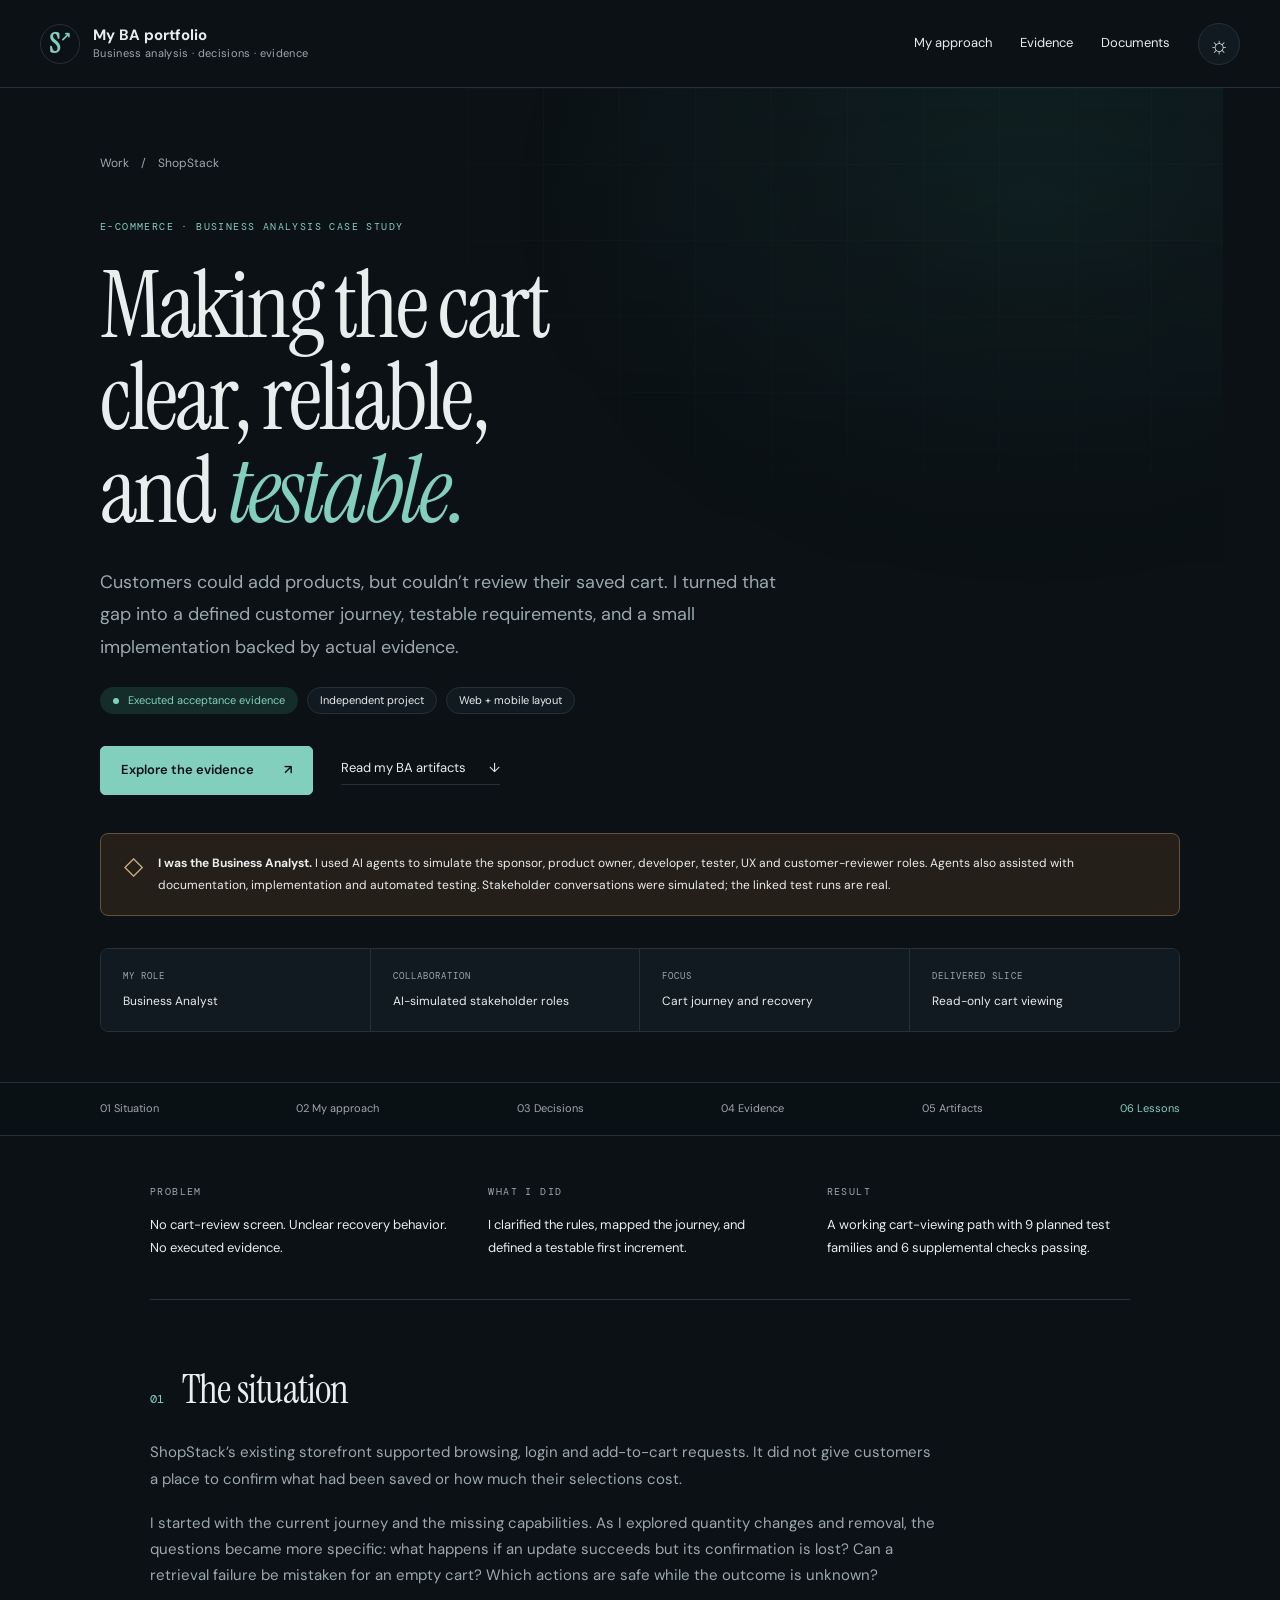
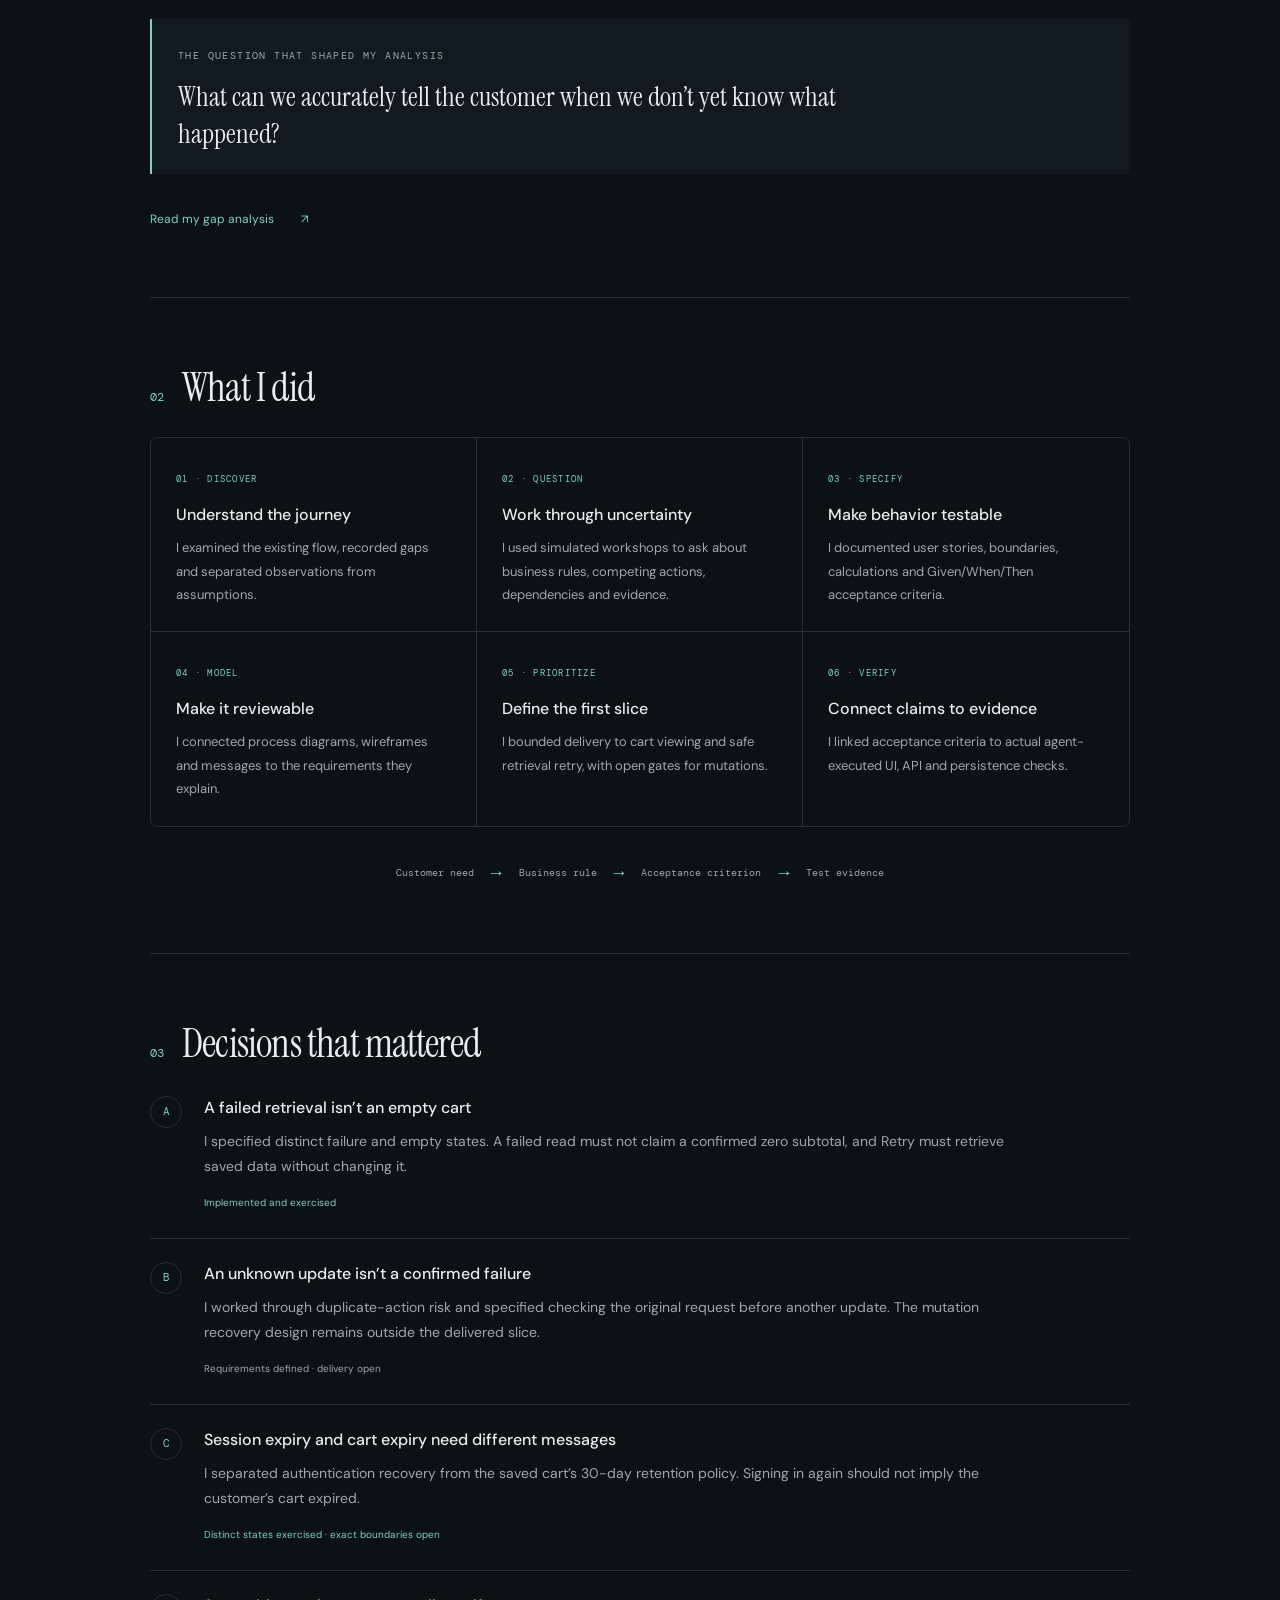
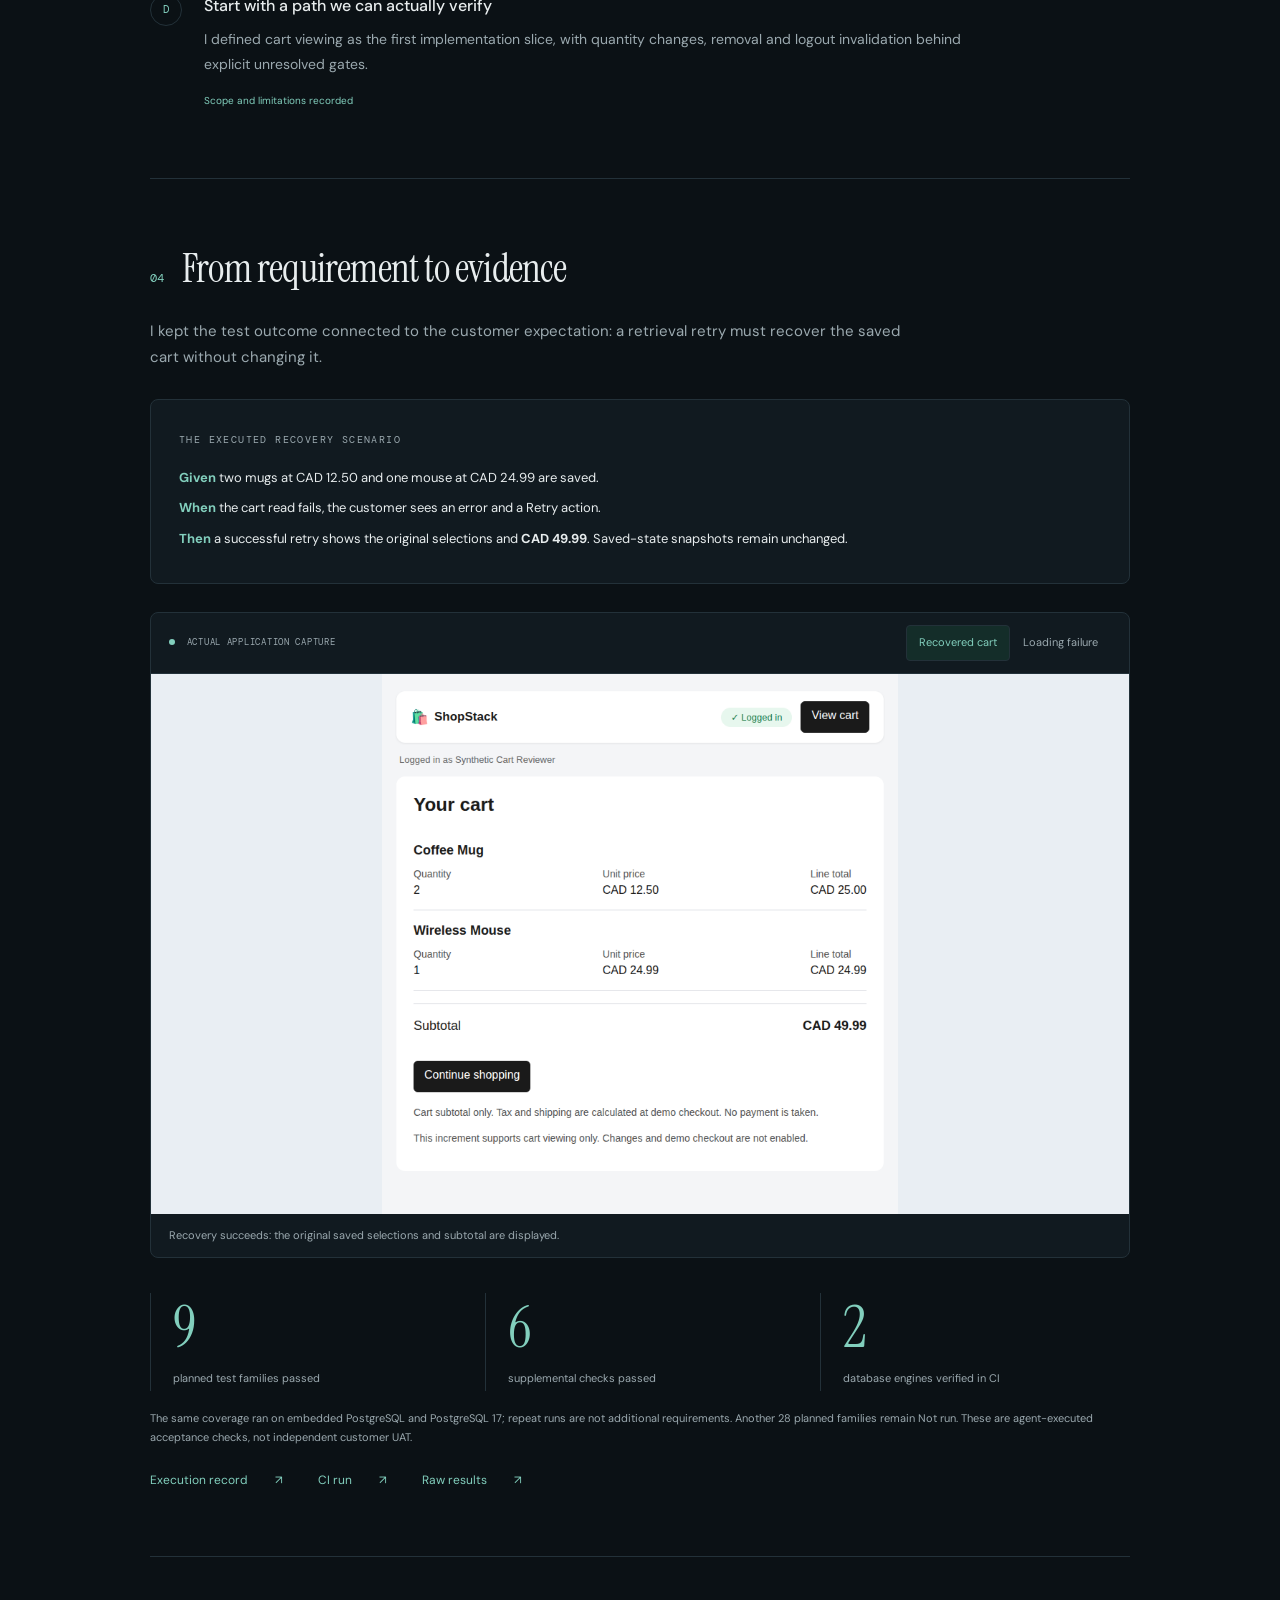
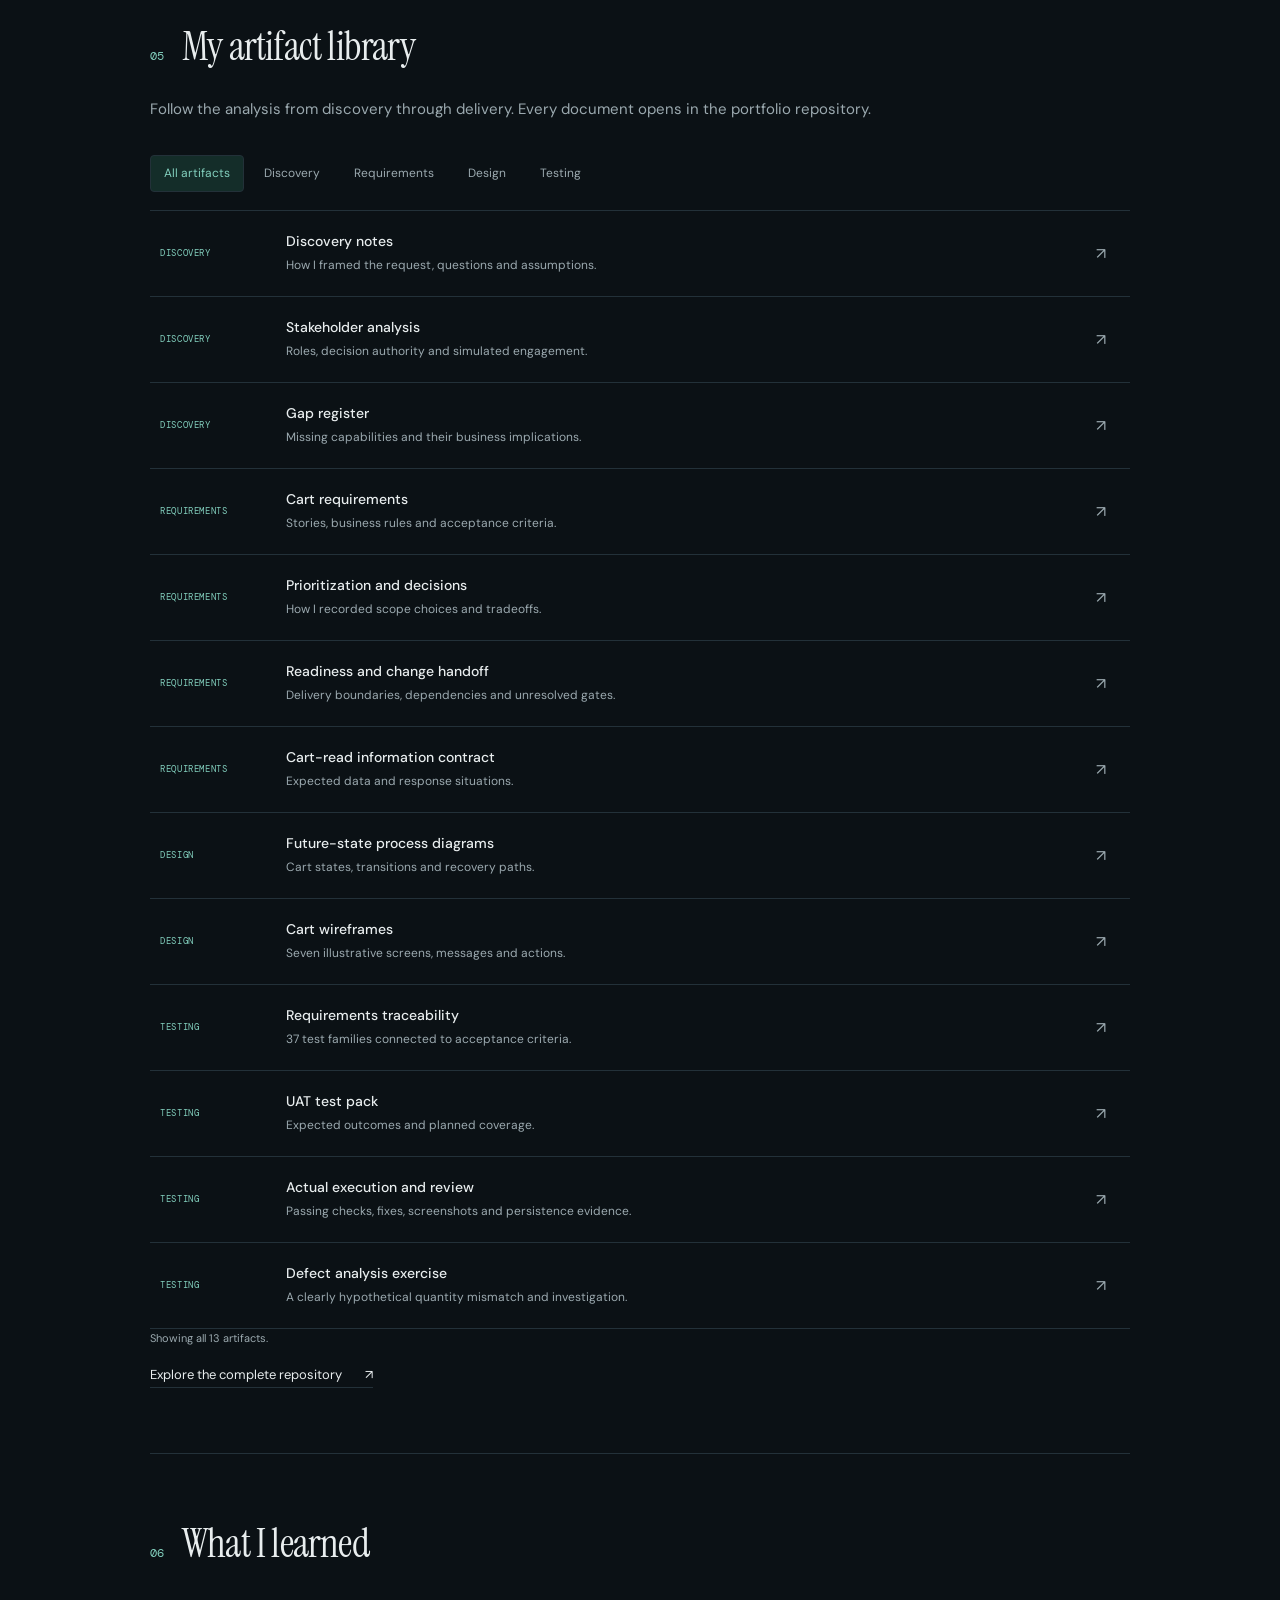
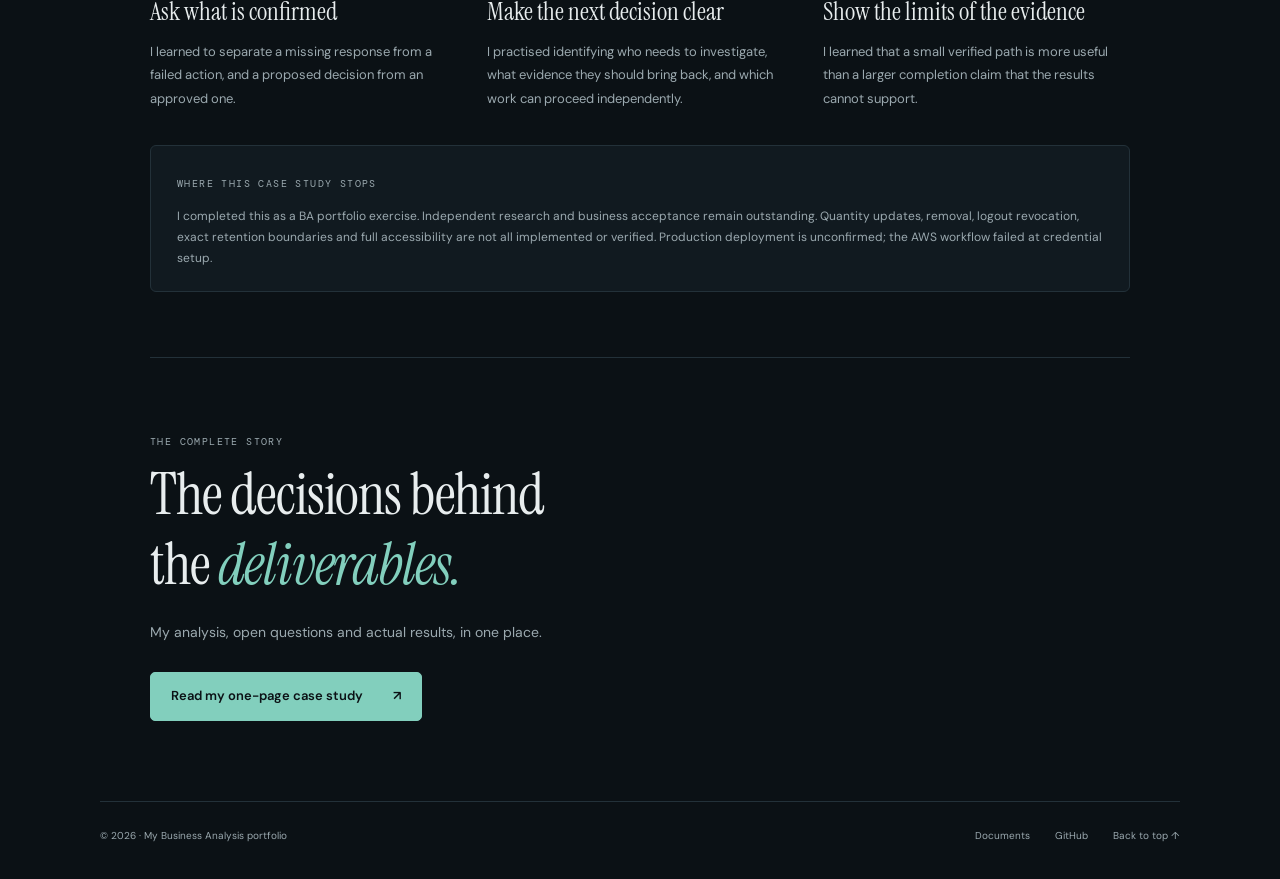
==== website/index.html @ 9c37d0b5 "Publish portfolio case study through GitHub Pages" ====
<!doctype html>
<html lang="en" data-theme="dark">
<head><meta charset="utf-8"><meta name="viewport" content="width=device-width,initial-scale=1"><meta name="description" content="My ShopStack Business Analysis case study: discovery, requirements, delivery decisions and real acceptance evidence, with AI agents simulating stakeholder roles."><meta name="theme-color" content="#0b1115"><title>ShopStack | My BA case study</title><link rel="stylesheet" href="styles.css"><script src="app.js" defer></script></head>
<body>
<a class="skip" href="#content">Skip to content</a>
<header class="site-header"><a class="brand" href="#" aria-label="Portfolio home"><span class="brand-icon">S<span>↗</span></span><span>My BA portfolio<small>Business analysis · decisions · evidence</small></span></a><nav aria-label="Primary"><a href="#approach">My approach</a><a href="#evidence">Evidence</a><a href="#library">Documents</a><button id="theme" class="icon-button" aria-label="Switch to light theme" title="Switch theme">☼</button></nav></header>
<main id="content">
<section class="hero wrap" aria-labelledby="title"><div class="breadcrumbs"><a href="#">Work</a><span>/</span><span>ShopStack</span></div><p class="eyebrow">E-COMMERCE · BUSINESS ANALYSIS CASE STUDY</p><h1 id="title">Making the cart<br>clear, reliable,<br>and <em>testable.</em></h1><p class="intro">Customers could add products, but couldn’t review their saved cart. I turned that gap into a defined customer journey, testable requirements, and a small implementation backed by actual evidence.</p><div class="tags"><span class="tag status"><i></i> Executed acceptance evidence</span><span class="tag">Independent project</span><span class="tag">Web + mobile layout</span></div><div class="hero-actions"><a class="button" href="#evidence">Explore the evidence <span>↗</span></a><a class="text-link" href="#library">Read my BA artifacts <span>↓</span></a></div><aside class="disclosure"><span aria-hidden="true">◇</span><p><strong>I was the Business Analyst.</strong> I used AI agents to simulate the sponsor, product owner, developer, tester, UX and customer-reviewer roles. Agents also assisted with documentation, implementation and automated testing. Stakeholder conversations were simulated; the linked test runs are real.</p></aside><dl class="project-facts"><div><dt>MY ROLE</dt><dd>Business Analyst</dd></div><div><dt>COLLABORATION</dt><dd>AI-simulated stakeholder roles</dd></div><div><dt>FOCUS</dt><dd>Cart journey and recovery</dd></div><div><dt>DELIVERED SLICE</dt><dd>Read-only cart viewing</dd></div></dl></section>
<div class="section-nav"><nav class="wrap" aria-label="Case study sections"><a href="#situation">01 Situation</a><a href="#approach">02 My approach</a><a href="#decisions">03 Decisions</a><a href="#evidence">04 Evidence</a><a href="#library">05 Artifacts</a><a href="#lessons">06 Lessons</a></nav></div>
<div class="wrap case-body"><aside class="summary-strip"><div><span class="eyebrow">PROBLEM</span><p>No cart-review screen. Unclear recovery behavior. No executed evidence.</p></div><div><span class="eyebrow">WHAT I DID</span><p>I clarified the rules, mapped the journey, and defined a testable first increment.</p></div><div><span class="eyebrow">RESULT</span><p>A working cart-viewing path with 9 planned test families and 6 supplemental checks passing.</p></div></aside>
<section id="situation" class="chapter"><div class="section-title"><span>01</span><h2>The situation</h2></div><div class="prose"><p>ShopStack’s existing storefront supported browsing, login and add-to-cart requests. It did not give customers a place to confirm what had been saved or how much their selections cost.</p><p>I started with the current journey and the missing capabilities. As I explored quantity changes and removal, the questions became more specific: what happens if an update succeeds but its confirmation is lost? Can a retrieval failure be mistaken for an empty cart? Which actions are safe while the outcome is unknown?</p></div><blockquote><span class="eyebrow">THE QUESTION THAT SHAPED MY ANALYSIS</span><p>What can we accurately tell the customer when we don’t yet know what happened?</p></blockquote><a class="artifact-link" href="https://github.com/kkrishnan937/shopstack-ba-portfolio/blob/main/docs/process-analysis/gap-register.md">Read my gap analysis <span>↗</span></a></section>
<section id="approach" class="chapter"><div class="section-title"><span>02</span><h2>What I did</h2></div><div class="steps"><article><span class="eyebrow">01 · DISCOVER</span><h3>Understand the journey</h3><p>I examined the existing flow, recorded gaps and separated observations from assumptions.</p></article><article><span class="eyebrow">02 · QUESTION</span><h3>Work through uncertainty</h3><p>I used simulated workshops to ask about business rules, competing actions, dependencies and evidence.</p></article><article><span class="eyebrow">03 · SPECIFY</span><h3>Make behavior testable</h3><p>I documented user stories, boundaries, calculations and Given/When/Then acceptance criteria.</p></article><article><span class="eyebrow">04 · MODEL</span><h3>Make it reviewable</h3><p>I connected process diagrams, wireframes and messages to the requirements they explain.</p></article><article><span class="eyebrow">05 · PRIORITIZE</span><h3>Define the first slice</h3><p>I bounded delivery to cart viewing and safe retrieval retry, with open gates for mutations.</p></article><article><span class="eyebrow">06 · VERIFY</span><h3>Connect claims to evidence</h3><p>I linked acceptance criteria to actual agent-executed UI, API and persistence checks.</p></article></div><div class="flow" aria-label="Analysis flow"><span>Customer need</span><b>→</b><span>Business rule</span><b>→</b><span>Acceptance criterion</span><b>→</b><span>Test evidence</span></div></section>
<section id="decisions" class="chapter"><div class="section-title"><span>03</span><h2>Decisions that mattered</h2></div><div class="decision-list"><article><span class="decision-number">A</span><div><h3>A failed retrieval isn’t an empty cart</h3><p>I specified distinct failure and empty states. A failed read must not claim a confirmed zero subtotal, and Retry must retrieve saved data without changing it.</p><span class="scope-label">Implemented and exercised</span></div></article><article><span class="decision-number">B</span><div><h3>An unknown update isn’t a confirmed failure</h3><p>I worked through duplicate-action risk and specified checking the original request before another update. The mutation recovery design remains outside the delivered slice.</p><span class="scope-label muted">Requirements defined · delivery open</span></div></article><article><span class="decision-number">C</span><div><h3>Session expiry and cart expiry need different messages</h3><p>I separated authentication recovery from the saved cart’s 30-day retention policy. Signing in again should not imply the customer’s cart expired.</p><span class="scope-label">Distinct states exercised · exact boundaries open</span></div></article><article><span class="decision-number">D</span><div><h3>Start with a path we can actually verify</h3><p>I defined cart viewing as the first implementation slice, with quantity changes, removal and logout invalidation behind explicit unresolved gates.</p><span class="scope-label">Scope and limitations recorded</span></div></article></div></section>
<section id="evidence" class="chapter"><div class="section-title"><span>04</span><h2>From requirement to evidence</h2></div><p class="section-lead">I kept the test outcome connected to the customer expectation: a retrieval retry must recover the saved cart without changing it.</p><div class="scenario"><span class="eyebrow">THE EXECUTED RECOVERY SCENARIO</span><ol><li><strong>Given</strong> two mugs at CAD 12.50 and one mouse at CAD 24.99 are saved.</li><li><strong>When</strong> the cart read fails, the customer sees an error and a Retry action.</li><li><strong>Then</strong> a successful retry shows the original selections and <strong>CAD 49.99</strong>. Saved-state snapshots remain unchanged.</li></ol></div><div class="evidence-view"><div class="evidence-toolbar"><span><i></i> ACTUAL APPLICATION CAPTURE</span><div role="group" aria-label="Choose evidence screenshot"><button class="selected" data-capture="recovery" aria-pressed="true">Recovered cart</button><button data-capture="failure" aria-pressed="false">Loading failure</button></div></div><button class="image-open" id="open-image" aria-label="Enlarge recovered cart screenshot"><img id="capture" src="assets/cart-recovered.png" alt="Actual application showing two mugs and one mouse, with subtotal CAD 49.99" width="1440" height="1000" loading="lazy"></button><p id="capture-caption">Recovery succeeds: the original saved selections and subtotal are displayed.</p></div><div class="results"><div><strong>9</strong><span>planned test families passed</span></div><div><strong>6</strong><span>supplemental checks passed</span></div><div><strong>2</strong><span>database engines verified in CI</span></div></div><p class="note">The same coverage ran on embedded PostgreSQL and PostgreSQL 17; repeat runs are not additional requirements. Another 28 planned families remain Not run. These are agent-executed acceptance checks, not independent customer UAT.</p><div class="evidence-links"><a class="artifact-link" href="https://github.com/kkrishnan937/shopstack-ba-portfolio/blob/main/docs/testing/cart-review-2026-10-28.md">Execution record <span>↗</span></a><a class="artifact-link" href="https://github.com/kkrishnan937/shopstack/actions/runs/40808158396">CI run <span>↗</span></a><a class="artifact-link" href="https://github.com/kkrishnan937/shopstack-ba-portfolio/blob/main/docs/testing/evidence/cart-review-postgres-2026-10-28/run-results.json">Raw results <span>↗</span></a></div></section>
<section id="library" class="chapter"><div class="section-title"><span>05</span><h2>My artifact library</h2></div><p class="section-lead">Follow the analysis from discovery through delivery. Every document opens in the portfolio repository.</p><div class="filters" role="group" aria-label="Filter artifacts"><button class="selected" data-filter="all" aria-pressed="true">All artifacts</button><button data-filter="discovery" aria-pressed="false">Discovery</button><button data-filter="requirements" aria-pressed="false">Requirements</button><button data-filter="design" aria-pressed="false">Design</button><button data-filter="testing" aria-pressed="false">Testing</button></div><div id="documents" class="documents"></div><p class="note" id="document-count" aria-live="polite"></p><a class="text-link" href="https://github.com/kkrishnan937/shopstack-ba-portfolio">Explore the complete repository <span>↗</span></a></section>
<section id="lessons" class="chapter"><div class="section-title"><span>06</span><h2>What I learned</h2></div><div class="lessons"><article><h3>Ask what is confirmed</h3><p>I learned to separate a missing response from a failed action, and a proposed decision from an approved one.</p></article><article><h3>Make the next decision clear</h3><p>I practised identifying who needs to investigate, what evidence they should bring back, and which work can proceed independently.</p></article><article><h3>Show the limits of the evidence</h3><p>I learned that a small verified path is more useful than a larger completion claim that the results cannot support.</p></article></div><aside class="limits"><span class="eyebrow">WHERE THIS CASE STUDY STOPS</span><p>I completed this as a BA portfolio exercise. Independent research and business acceptance remain outstanding. Quantity updates, removal, logout revocation, exact retention boundaries and full accessibility are not all implemented or verified. Production deployment is unconfirmed; the AWS workflow failed at credential setup.</p></aside></section>
<section class="closing"><p class="eyebrow">THE COMPLETE STORY</p><h2>The decisions behind<br>the <em>deliverables.</em></h2><p>My analysis, open questions and actual results, in one place.</p><a class="button" href="https://github.com/kkrishnan937/shopstack-ba-portfolio/blob/main/docs/case-study.md">Read my one-page case study <span>↗</span></a></section></div>
</main><footer class="wrap"><span>© 2026 · My Business Analysis portfolio</span><div><a href="#library">Documents</a><a href="https://github.com/kkrishnan937/shopstack-ba-portfolio">GitHub</a><a href="#">Back to top ↑</a></div></footer>
<dialog id="image-dialog" aria-labelledby="dialog-title"><div class="dialog-header"><h2 id="dialog-title">Application evidence</h2><button id="close-dialog" class="icon-button" aria-label="Close screenshot">×</button></div><img id="full-capture" src="assets/cart-recovered.png" alt="Enlarged application evidence screenshot"></dialog>
</body></html>
---- website/styles.css ----
@import url('https://fonts.googleapis.com/css2?family=DM+Sans:wght@400;500;600;700&family=DM+Mono:wght@400;500&family=Instrument+Serif:ital@0;1&display=swap');
:root{color-scheme:dark;--bg:#0b1115;--panel:#111a20;--ink:#e8edee;--muted:#9ba9af;--line:#233139;--accent:#82cfbd;--soft:#142d29;--notice:#251f1a;--notice-line:#63513c;--header:rgba(11,17,21,.94)}
[data-theme=light]{color-scheme:light;--bg:#f6f6f0;--panel:#fff;--ink:#172a2d;--muted:#53676a;--line:#d5ded8;--accent:#226c5e;--soft:#e5eee7;--notice:#f1eadf;--notice-line:#c9b99d;--header:rgba(246,246,240,.95)}
*{box-sizing:border-box}html{scroll-behavior:smooth;scroll-padding-top:125px}body{margin:0;background:var(--bg);color:var(--ink);font-family:'DM Sans',Arial,sans-serif;font-size:16px;line-height:1.75}a{color:inherit;text-decoration:none}a:hover{color:var(--accent)}button{font:inherit;cursor:pointer}button,a{-webkit-tap-highlight-color:transparent}button:focus-visible,a:focus-visible{outline:3px solid var(--accent);outline-offset:5px}button{color:inherit}.wrap{width:min(1080px,calc(100% - 80px));margin:auto}.site-header{height:88px;border-bottom:1px solid var(--line);padding:0 max(40px,calc((100vw - 1240px)/2));display:flex;align-items:center;justify-content:space-between;background:var(--header)}.brand{display:flex;gap:13px;align-items:center;font-size:15px;font-weight:700;line-height:1.4}.brand small{display:block;font-size:11px;color:var(--muted);font-weight:400;letter-spacing:.03em}.brand-icon{width:40px;height:40px;border:1px solid var(--line);border-radius:50%;display:flex;align-items:center;justify-content:center;font-family:'Instrument Serif',Georgia,serif;font-size:27px;color:var(--accent)}.brand-icon span{font-family:Arial;font-size:13px;margin-top:-12px}.site-header nav{display:flex;align-items:center;gap:28px;font-size:13px}.icon-button{border:1px solid var(--line);border-radius:50%;background:var(--panel);width:42px;height:42px;font-size:23px;display:grid;place-items:center}.skip{position:fixed;top:-100px;left:20px;background:var(--accent);color:var(--bg);padding:10px 20px;z-index:20}.skip:focus{top:10px}.hero{padding:52px 0 0;position:relative}.hero:before{content:'';position:absolute;z-index:-1;top:0;right:-4%;width:70%;height:570px;pointer-events:none;background:radial-gradient(ellipse at 75% 20%,#2c7c7026,transparent 65%),linear-gradient(#537c7b0b 1px,transparent 1px),linear-gradient(90deg,#537c7b0b 1px,transparent 1px);background-size:auto,76px 76px,76px 76px;mask-image:linear-gradient(black,transparent)}.breadcrumbs{display:flex;gap:12px;font-size:12px;color:var(--muted);margin-bottom:44px}.eyebrow{font-family:'DM Mono',monospace;font-size:10px;letter-spacing:.14em;color:var(--muted);font-weight:400}.hero>.eyebrow{color:var(--accent);margin-bottom:23px}h1,h2,h3,p{margin-top:0}h1{font-family:'Instrument Serif',Georgia,serif;font-size:clamp(60px,7.3vw,94px);font-weight:400;line-height:.99;letter-spacing:-.035em;margin-bottom:30px}em{color:var(--accent);font-weight:400}.intro{max-width:710px;font-size:18px;color:var(--muted);line-height:1.8}.tags{display:flex;flex-wrap:wrap;gap:9px;margin-top:24px}.tag{border:1px solid var(--line);background:var(--panel);border-radius:30px;padding:3px 12px;font-size:11px}.tag.status{background:var(--soft);color:var(--accent);border-color:transparent}i{display:inline-block;width:6px;height:6px;border-radius:50%;background:var(--accent);margin-right:6px}.hero-actions{display:flex;align-items:center;gap:28px;margin:32px 0}.button{display:inline-flex;align-items:center;justify-content:space-between;gap:30px;background:var(--accent);color:var(--bg);border:1px solid var(--accent);border-radius:5px;padding:12px 20px;font-size:13px;font-weight:600}.button:hover{background:var(--ink);border-color:var(--ink);color:var(--bg)}.text-link{font-size:13px;border-bottom:1px solid var(--line);padding-bottom:4px}.text-link span{margin-left:20px}.disclosure{display:flex;gap:15px;padding:19px 23px;border:1px solid var(--notice-line);background:var(--notice);border-radius:8px;margin:38px 0 32px;font-size:12px;line-height:1.8}.disclosure>span{color:#cbb18a;font-size:25px;line-height:1}.disclosure p{margin:0}.project-facts{display:grid;grid-template-columns:repeat(4,1fr);border:1px solid var(--line);border-radius:8px;margin:0 0 50px;overflow:hidden}.project-facts div{padding:20px 22px;background:var(--panel);border-right:1px solid var(--line)}.project-facts div:last-child{border:0}dt{font-family:'DM Mono',monospace;font-size:9px;color:var(--muted);letter-spacing:.12em;margin-bottom:7px}dd{margin:0;font-size:12px;line-height:1.6}.section-nav{position:sticky;top:0;z-index:5;background:var(--header);backdrop-filter:blur(16px);border-top:1px solid var(--line);border-bottom:1px solid var(--line)}.section-nav nav{display:flex;justify-content:space-between;gap:20px;overflow:auto;padding-top:16px;padding-bottom:16px;white-space:nowrap;font-size:11px;color:var(--muted)}.section-nav a.active{color:var(--accent)}.summary-strip{display:grid;grid-template-columns:repeat(3,1fr);border-bottom:1px solid var(--line);padding:40px 0;gap:35px}.summary-strip p{font-size:13px;line-height:1.8;margin:9px 0 0}.chapter{padding:65px 0;border-bottom:1px solid var(--line)}.section-title{display:flex;gap:18px;align-items:baseline;margin-bottom:26px}.section-title>span{font-family:'DM Mono',monospace;font-size:12px;color:var(--accent)}h2{font-family:'Instrument Serif',Georgia,serif;font-size:40px;line-height:1.2;font-weight:400;letter-spacing:-.02em;margin-bottom:0}h3{font-size:16px;font-weight:500;line-height:1.5;margin-bottom:9px}.prose{max-width:790px;color:var(--muted);font-size:15px}.prose p{margin-bottom:18px}blockquote{margin:30px 0;padding:21px 26px;border-left:2px solid var(--accent);background:var(--panel)}blockquote p{font-family:'Instrument Serif',Georgia,serif;font-size:27px;line-height:1.4;margin:10px 0 0;max-width:700px}.artifact-link{font-size:12px;color:var(--accent);display:inline-flex;gap:27px;align-items:center}.artifact-link:hover{text-decoration:underline}.steps{display:grid;grid-template-columns:repeat(3,1fr);gap:0;border:1px solid var(--line);border-radius:8px;overflow:hidden}.steps article{padding:25px;border-right:1px solid var(--line);border-bottom:1px solid var(--line)}.steps article:nth-child(3n){border-right:0}.steps article:nth-last-child(-n+3){border-bottom:0}.steps .eyebrow{color:var(--accent);font-size:9px}.steps h3{margin-top:12px}.steps p,.lessons p{font-size:13px;color:var(--muted);margin:0;line-height:1.8}.flow{display:flex;gap:17px;align-items:center;justify-content:center;margin-top:30px;font-family:'DM Mono',monospace;font-size:10px;color:var(--muted);flex-wrap:wrap}.flow b{color:var(--accent);font-size:18px;font-weight:400}.decision-list article{display:flex;gap:22px;padding:23px 0;border-bottom:1px solid var(--line)}.decision-list article:first-child{padding-top:3px}.decision-list article:last-child{border:0;padding-bottom:0}.decision-number{border:1px solid var(--line);width:32px;height:32px;flex-shrink:0;display:grid;place-items:center;border-radius:50%;font-family:'DM Mono';color:var(--accent);font-size:11px}.decision-list p{max-width:800px;font-size:14px;color:var(--muted);margin-bottom:9px}.scope-label{font-size:10px;color:var(--accent)}.scope-label.muted{color:var(--muted)}.section-lead{color:var(--muted);max-width:750px;font-size:15px;margin-bottom:25px}.scenario{padding:24px 28px;background:var(--panel);border:1px solid var(--line);border-radius:8px;margin:28px 0}.scenario ol{list-style:none;padding:0;margin:15px 0 0;font-size:13px}.scenario li{margin:8px 0}.scenario li strong:first-child{color:var(--accent)}.evidence-view{border:1px solid var(--line);border-radius:8px;overflow:hidden;background:var(--panel)}.evidence-toolbar{display:flex;align-items:center;justify-content:space-between;padding:12px 18px;gap:14px;border-bottom:1px solid var(--line)}.evidence-toolbar>span{font-family:'DM Mono';font-size:9px;letter-spacing:.08em;color:var(--muted)}.evidence-toolbar button,.filters button{border:1px solid transparent;padding:6px 12px;background:transparent;font-size:11px;border-radius:4px;color:var(--muted);min-height:36px}.evidence-toolbar button.selected,.filters button.selected{background:var(--soft);color:var(--accent);border-color:var(--line)}.image-open{display:block;background:#e9eef3;border:0;padding:0;width:100%;cursor:zoom-in}.image-open img{display:block;width:100%;height:auto;aspect-ratio:1.44;object-fit:contain;max-height:540px}.evidence-view>p{font-size:11px;color:var(--muted);padding:12px 18px;margin:0}.results{display:grid;grid-template-columns:repeat(3,1fr);margin:35px 0 18px;gap:25px}.results>div{border-left:1px solid var(--line);padding-left:22px}.results strong{display:block;font-family:'Instrument Serif';font-size:58px;font-weight:400;line-height:1.2;color:var(--accent)}.results span{font-size:11px;color:var(--muted)}.note{font-size:11px;color:var(--muted);line-height:1.8}.evidence-links{display:flex;gap:35px;flex-wrap:wrap;margin-top:22px}.filters{display:flex;gap:6px;flex-wrap:wrap;padding:8px 0 18px}.filters button{font-size:12px;padding:7px 13px}.documents{border-top:1px solid var(--line)}.document{display:grid;grid-template-columns:110px 1fr 24px;gap:16px;align-items:center;border-bottom:1px solid var(--line);padding:20px 10px;transition:background .2s}.document:hover{background:var(--panel)}.document .category{font-family:'DM Mono';text-transform:uppercase;font-size:9px;color:var(--accent);letter-spacing:.07em}.document h3{font-size:14px;margin:0 0 3px}.document p{margin:0;font-size:12px;color:var(--muted)}.document .arrow{color:var(--muted)}.lessons{display:grid;grid-template-columns:repeat(3,1fr);gap:30px}.lessons h3{font-family:'Instrument Serif';font-size:25px}.limits{border:1px solid var(--line);border-radius:6px;padding:22px 26px;margin-top:35px;background:var(--panel)}.limits p{margin:10px 0 0;font-size:12px;color:var(--muted)}.closing{padding:75px 0 80px}.closing h2{font-size:58px}.closing>p:not(.eyebrow){font-size:14px;color:var(--muted);margin:20px 0 28px}footer{display:flex;justify-content:space-between;gap:20px;border-top:1px solid var(--line);padding:25px 0 35px;font-size:10px;color:var(--muted)}footer>div{display:flex;gap:25px}dialog{background:var(--panel);color:var(--ink);border:1px solid var(--line);border-radius:10px;padding:18px;width:min(1200px,95vw);max-height:95vh}dialog::backdrop{background:#000b;backdrop-filter:blur(5px)}.dialog-header{display:flex;align-items:center;justify-content:space-between;margin-bottom:15px}.dialog-header h2{font-size:25px}dialog img{width:100%;height:auto;max-height:78vh;object-fit:contain}.document[hidden]{display:none}
@media(min-width:1200px){.hero{padding-top:65px}.intro{max-width:700px}.case-body{width:min(980px,calc(100% - 80px))}}
@media(max-width:760px){.wrap{width:calc(100% - 40px)}.site-header{height:74px;padding:0 20px}.site-header nav{gap:18px}.site-header nav>a{display:none}.brand small{font-size:10px}.hero{padding-top:30px}.breadcrumbs{margin-bottom:30px}h1{font-size:66px}.intro{font-size:16px}.hero>.eyebrow{font-size:9px}.project-facts{grid-template-columns:repeat(2,1fr);margin-bottom:30px}.project-facts div{padding:17px}.project-facts div:nth-child(2){border-right:0}.project-facts div:nth-child(-n+2){border-bottom:1px solid var(--line)}.disclosure{padding:17px;font-size:11px}.hero-actions{gap:20px}.button{padding:11px 15px;font-size:12px;gap:18px}.text-link{font-size:12px}.section-nav nav{gap:24px}.summary-strip{grid-template-columns:1fr;gap:22px;padding:30px 0}.summary-strip p{margin-top:5px}.chapter{padding:45px 0}h2{font-size:34px}.steps{grid-template-columns:repeat(2,1fr)}.steps article{padding:20px}.steps article:nth-child(3n){border-right:1px solid var(--line)}.steps article:nth-child(2n){border-right:0}.steps article:nth-last-child(-n+3){border-bottom:1px solid var(--line)}.steps article:nth-last-child(-n+2){border-bottom:0}.flow{justify-content:flex-start;font-size:9px;gap:10px}.evidence-toolbar{flex-direction:column;align-items:flex-start}.scenario{padding:20px}.results{gap:10px}.results>div{padding-left:13px}.results strong{font-size:48px}.results span{font-size:10px;line-height:1.5;display:block}.document{grid-template-columns:1fr 20px;gap:7px;padding:17px 3px}.document .category{grid-column:1/-1}.document p{font-size:11px}.lessons{grid-template-columns:1fr;gap:23px}.closing{padding:50px 0}.closing h2{font-size:48px}footer{flex-direction:column}.evidence-links{gap:20px}.hero:before{right:0;width:100%}}
@media(max-width:380px){h1{font-size:55px}.hero-actions{align-items:flex-start;flex-direction:column;gap:18px}.steps{grid-template-columns:1fr}.steps article:nth-child(n){border-right:0;border-bottom:1px solid var(--line)}.steps article:last-child{border:0}.tag{font-size:10px}.brand{font-size:13px}.brand small{font-size:9px}}
@media(prefers-reduced-motion:reduce){html{scroll-behavior:auto}*{transition:none!important}}
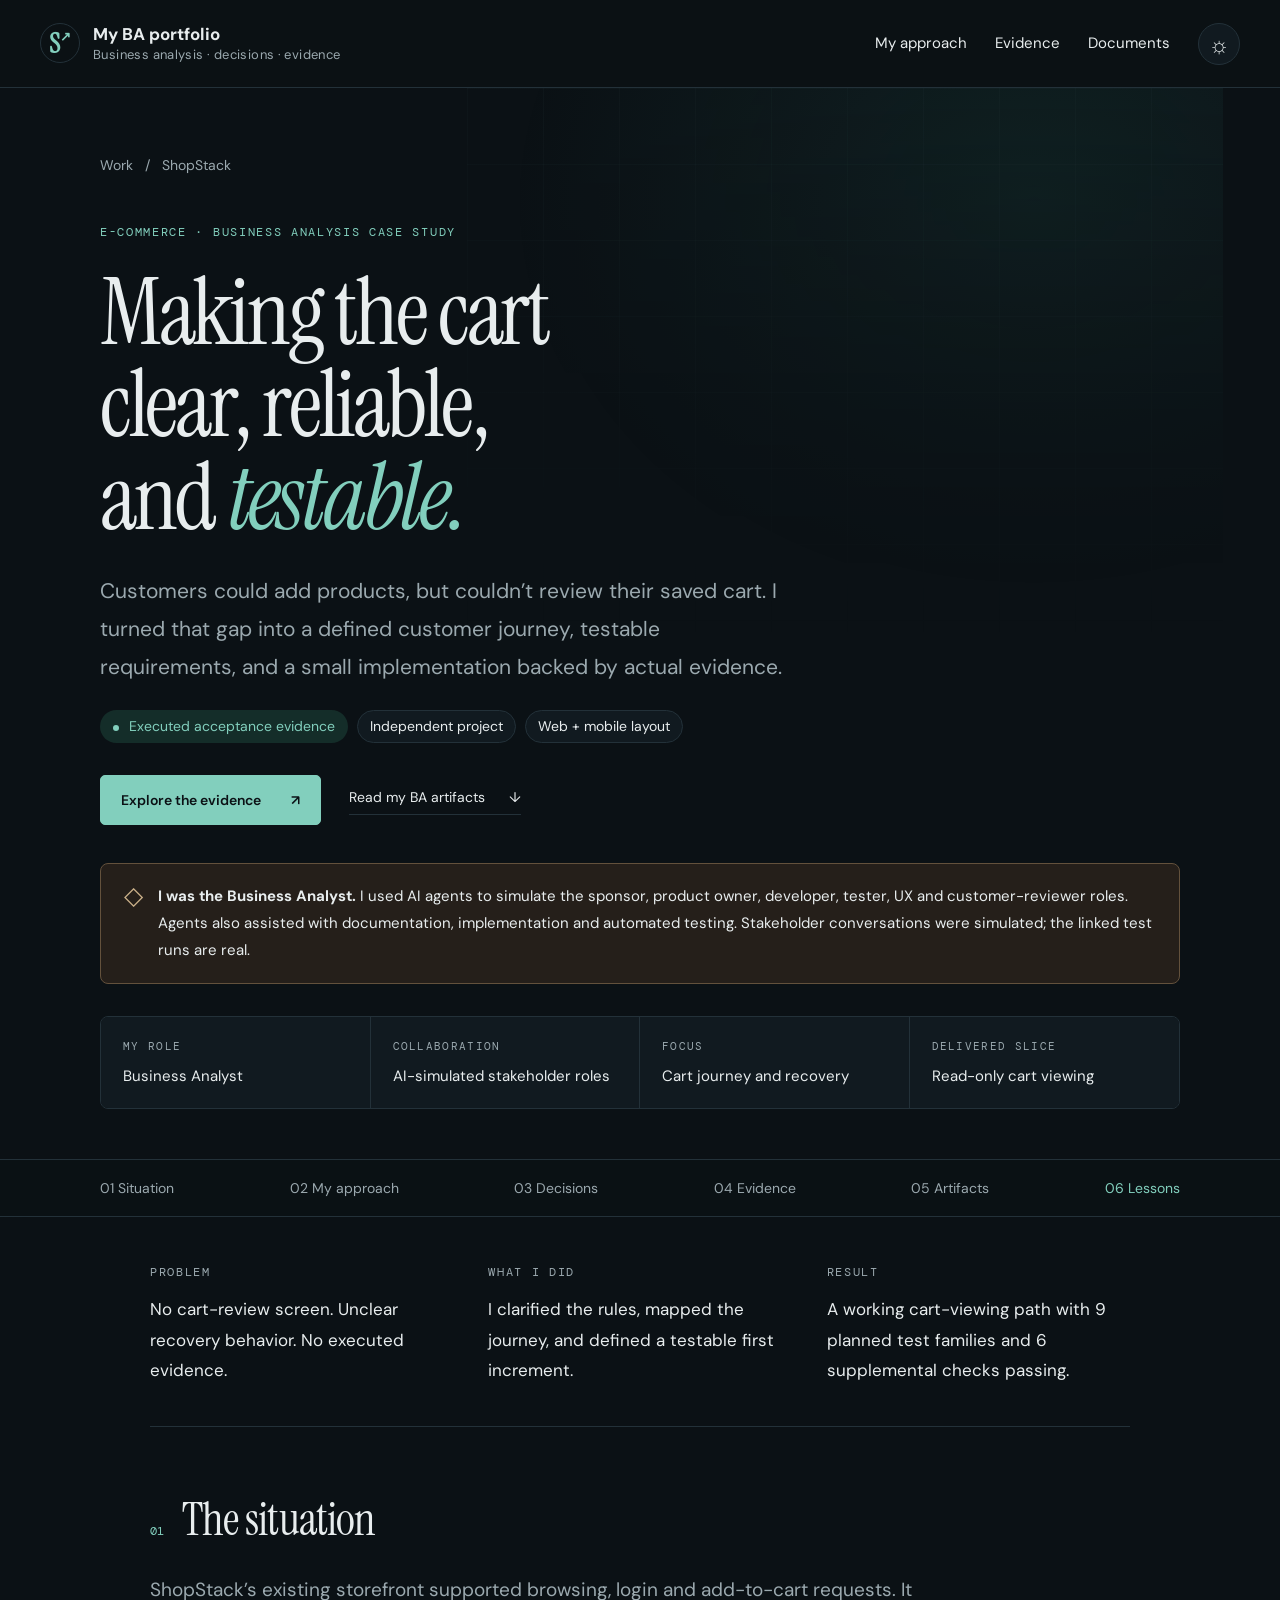
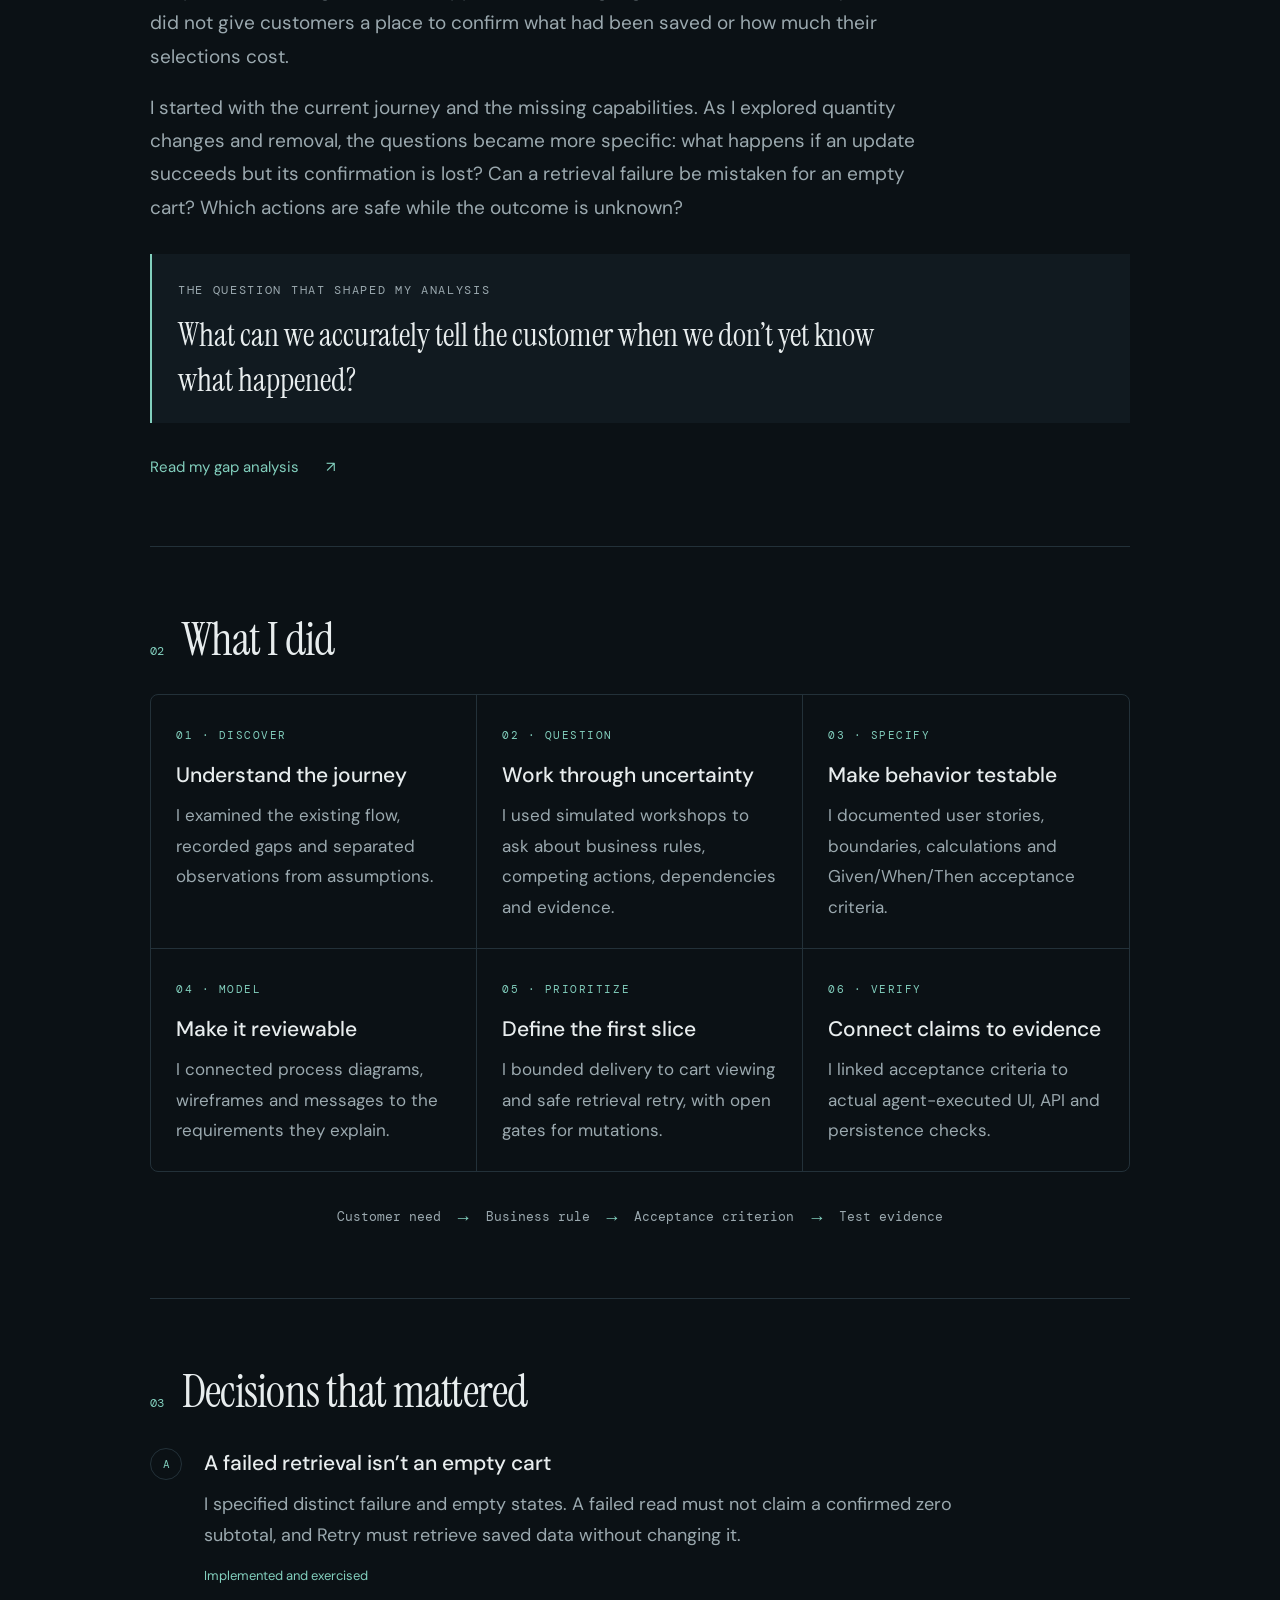
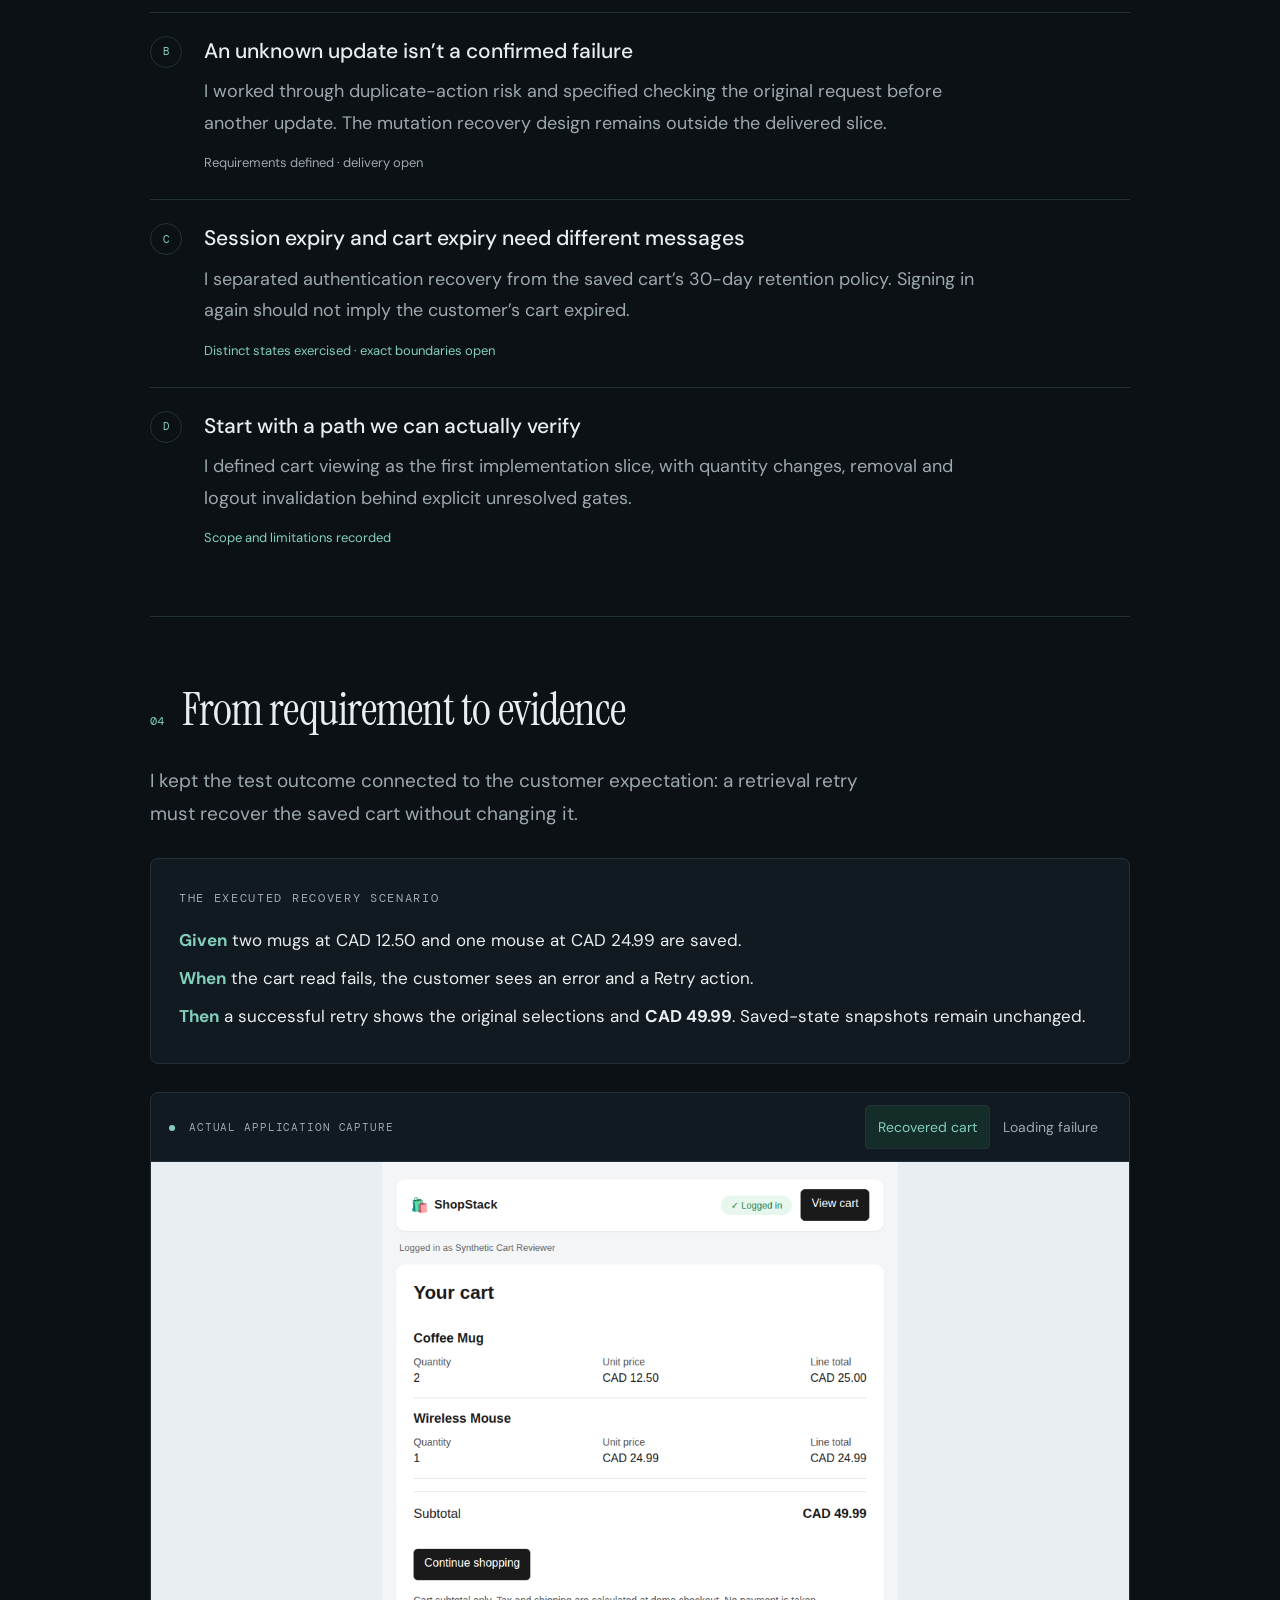
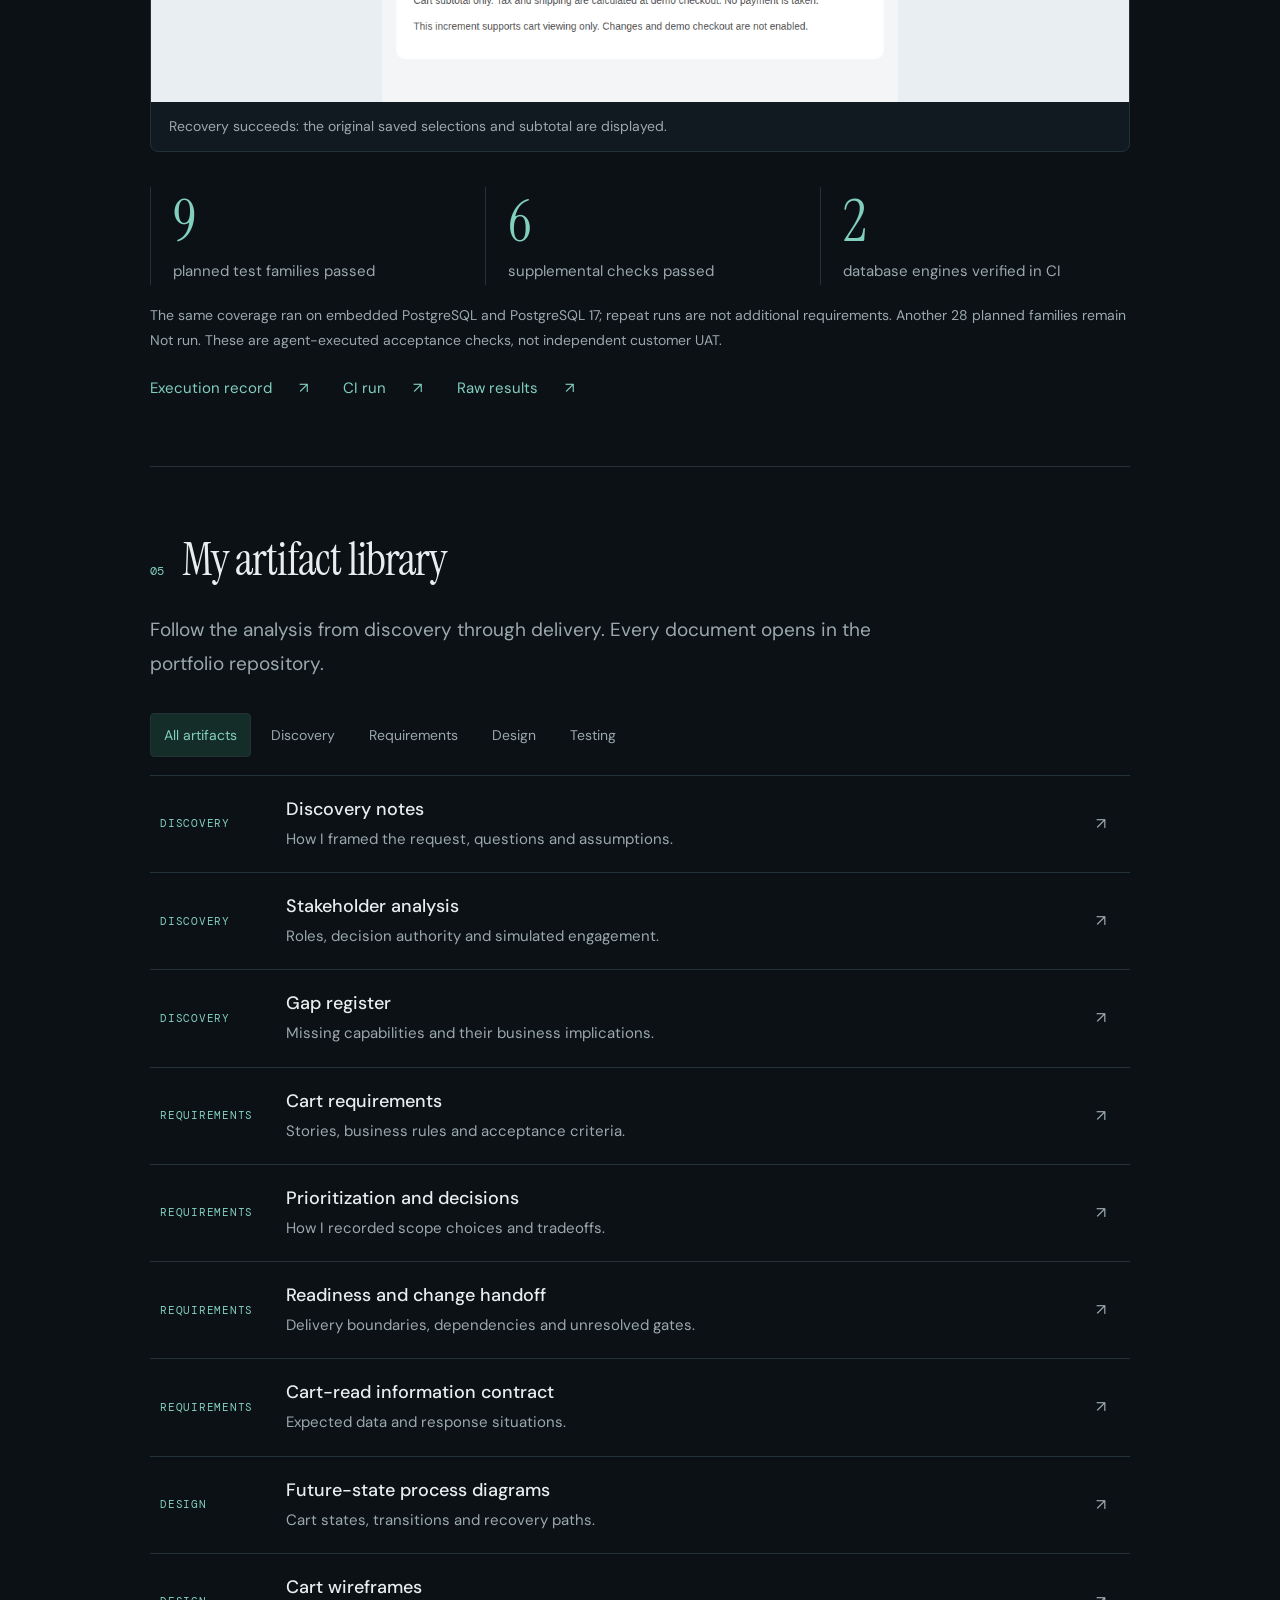
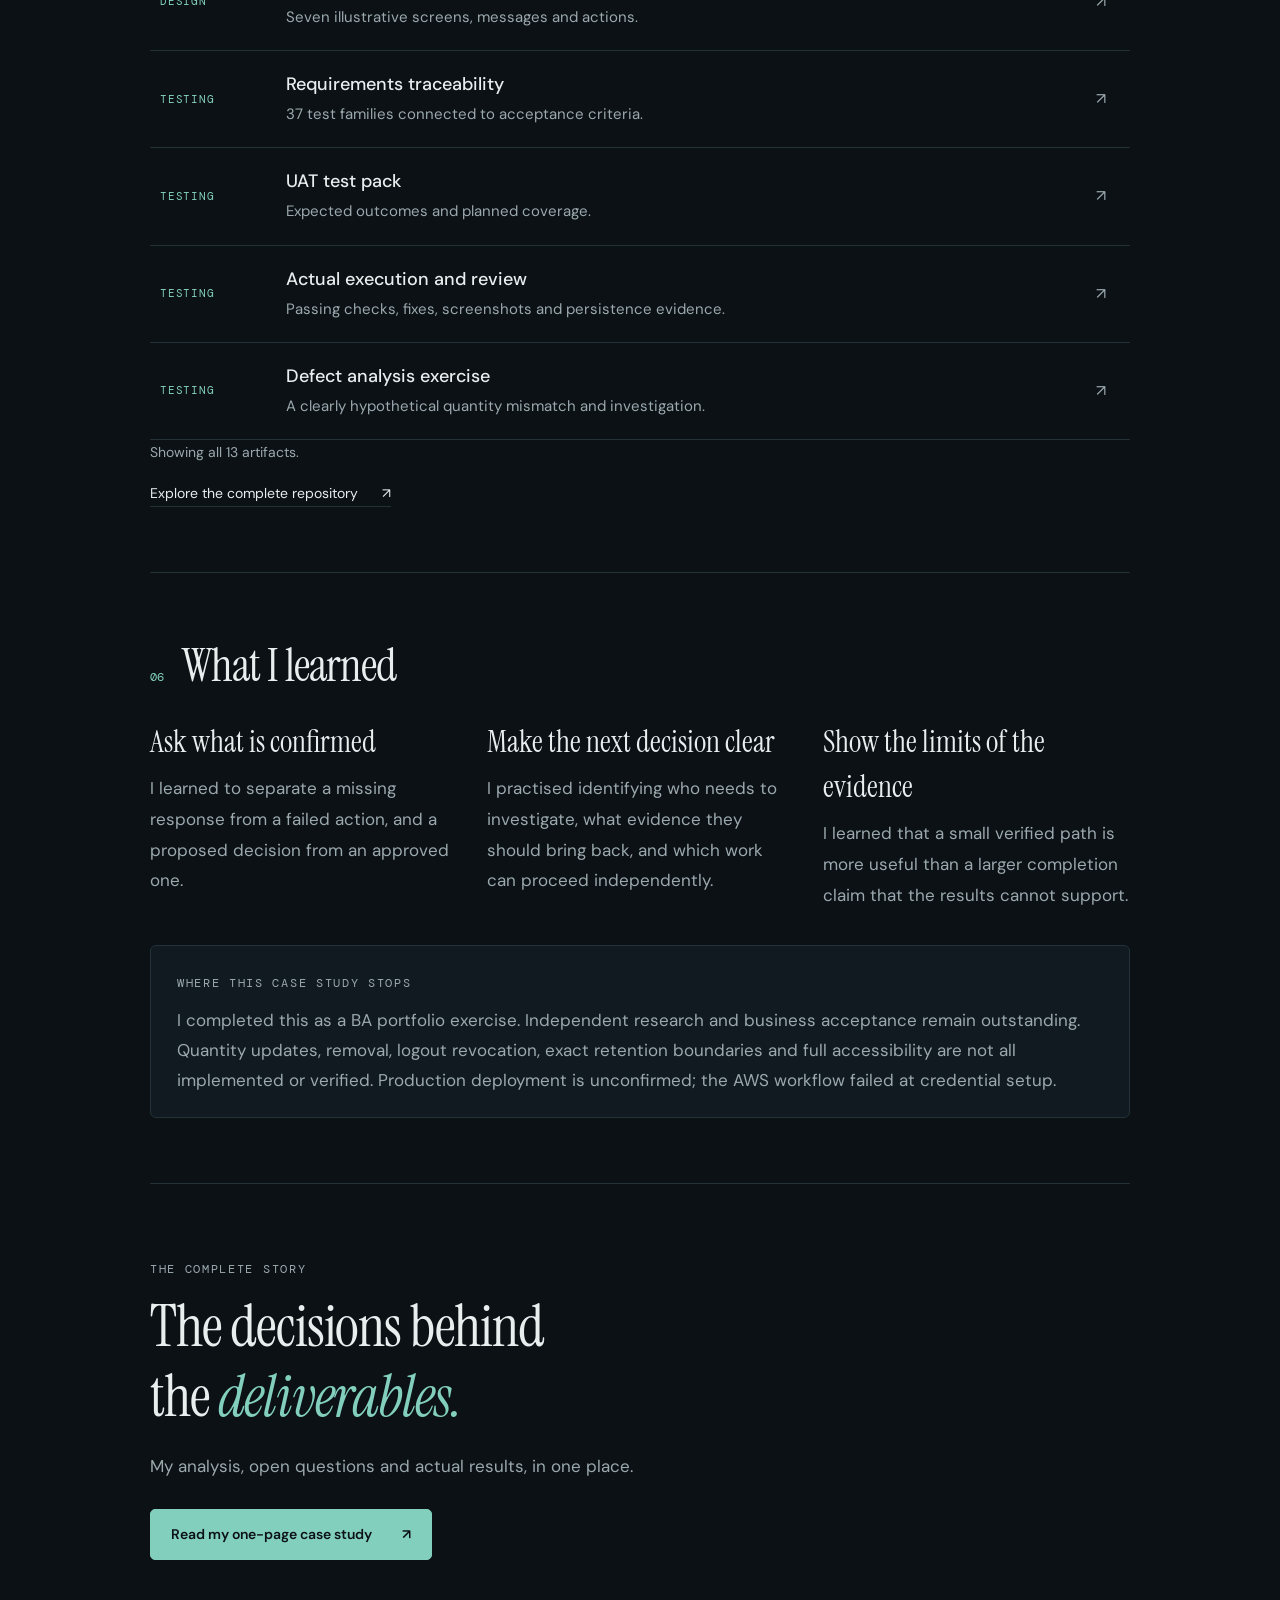
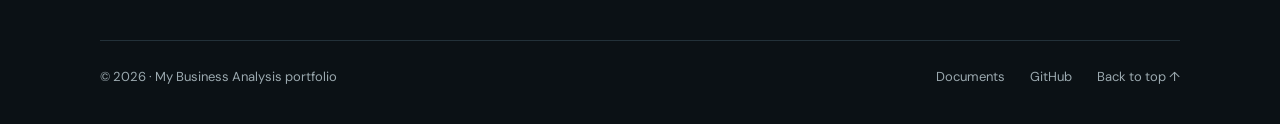
==== commit 05f7af11: "Refresh cached stylesheet after typography update" ====
--- a/website/index.html
+++ b/website/index.html
@@ -1,6 +1,6 @@
 <!doctype html>
 <html lang="en" data-theme="dark">
-<head><meta charset="utf-8"><meta name="viewport" content="width=device-width,initial-scale=1"><meta name="description" content="My ShopStack Business Analysis case study: discovery, requirements, delivery decisions and real acceptance evidence, with AI agents simulating stakeholder roles."><meta name="theme-color" content="#0b1115"><title>ShopStack | My BA case study</title><link rel="stylesheet" href="styles.css"><script src="app.js" defer></script></head>
+<head><meta charset="utf-8"><meta name="viewport" content="width=device-width,initial-scale=1"><meta name="description" content="My ShopStack Business Analysis case study: discovery, requirements, delivery decisions and real acceptance evidence, with AI agents simulating stakeholder roles."><meta name="theme-color" content="#0b1115"><title>ShopStack | My BA case study</title><link rel="stylesheet" href="styles.css?v=20261029-2"><script src="app.js" defer></script></head>
 <body>
 <a class="skip" href="#content">Skip to content</a>
 <header class="site-header"><a class="brand" href="#" aria-label="Portfolio home"><span class="brand-icon">S<span>↗</span></span><span>My BA portfolio<small>Business analysis · decisions · evidence</small></span></a><nav aria-label="Primary"><a href="#approach">My approach</a><a href="#evidence">Evidence</a><a href="#library">Documents</a><button id="theme" class="icon-button" aria-label="Switch to light theme" title="Switch theme">☼</button></nav></header>
--- a/website/styles.css
+++ b/website/styles.css
@@ -6,3 +6,50 @@
 @media(max-width:760px){.wrap{width:calc(100% - 40px)}.site-header{height:74px;padding:0 20px}.site-header nav{gap:18px}.site-header nav>a{display:none}.brand small{font-size:10px}.hero{padding-top:30px}.breadcrumbs{margin-bottom:30px}h1{font-size:66px}.intro{font-size:16px}.hero>.eyebrow{font-size:9px}.project-facts{grid-template-columns:repeat(2,1fr);margin-bottom:30px}.project-facts div{padding:17px}.project-facts div:nth-child(2){border-right:0}.project-facts div:nth-child(-n+2){border-bottom:1px solid var(--line)}.disclosure{padding:17px;font-size:11px}.hero-actions{gap:20px}.button{padding:11px 15px;font-size:12px;gap:18px}.text-link{font-size:12px}.section-nav nav{gap:24px}.summary-strip{grid-template-columns:1fr;gap:22px;padding:30px 0}.summary-strip p{margin-top:5px}.chapter{padding:45px 0}h2{font-size:34px}.steps{grid-template-columns:repeat(2,1fr)}.steps article{padding:20px}.steps article:nth-child(3n){border-right:1px solid var(--line)}.steps article:nth-child(2n){border-right:0}.steps article:nth-last-child(-n+3){border-bottom:1px solid var(--line)}.steps article:nth-last-child(-n+2){border-bottom:0}.flow{justify-content:flex-start;font-size:9px;gap:10px}.evidence-toolbar{flex-direction:column;align-items:flex-start}.scenario{padding:20px}.results{gap:10px}.results>div{padding-left:13px}.results strong{font-size:48px}.results span{font-size:10px;line-height:1.5;display:block}.document{grid-template-columns:1fr 20px;gap:7px;padding:17px 3px}.document .category{grid-column:1/-1}.document p{font-size:11px}.lessons{grid-template-columns:1fr;gap:23px}.closing{padding:50px 0}.closing h2{font-size:48px}footer{flex-direction:column}.evidence-links{gap:20px}.hero:before{right:0;width:100%}}
 @media(max-width:380px){h1{font-size:55px}.hero-actions{align-items:flex-start;flex-direction:column;gap:18px}.steps{grid-template-columns:1fr}.steps article:nth-child(n){border-right:0;border-bottom:1px solid var(--line)}.steps article:last-child{border:0}.tag{font-size:10px}.brand{font-size:13px}.brand small{font-size:9px}}
 @media(prefers-reduced-motion:reduce){html{scroll-behavior:auto}*{transition:none!important}}
+
+/* Larger reading sizes for the public case study. */
+.intro{font-size:21px}
+.brand{font-size:17px}.brand small{font-size:13px}
+.site-header nav{font-size:15px}
+.breadcrumbs,.tag,.text-link,.button{font-size:14px}
+.eyebrow,.hero>.eyebrow{font-size:12px}
+.disclosure{font-size:15px}
+dt{font-size:11px}dd{font-size:15px}
+.section-nav nav{font-size:14px}
+.summary-strip p{font-size:17px}
+h2{font-size:46px}h3{font-size:21px}
+.prose,.section-lead{font-size:19px}
+blockquote p{font-size:32px}
+.artifact-link{font-size:15px}
+.steps .eyebrow{font-size:11px}
+.steps p,.lessons p{font-size:17px}
+.flow{font-size:13px}
+.decision-list p{font-size:18px}
+.scope-label{font-size:13px}
+.scenario ol{font-size:17px}
+.evidence-toolbar>span{font-size:11px}
+.evidence-toolbar button,.filters button{font-size:14px;min-height:44px}
+.evidence-view>p,.note{font-size:14px}
+.results span{font-size:15px}
+.document .category{font-size:11px}
+.document h3{font-size:18px}.document p{font-size:15px}
+.lessons h3{font-size:30px}
+.limits p,.closing>p:not(.eyebrow){font-size:17px}
+footer{font-size:13px}
+@media(max-width:760px){
+  .intro{font-size:19px}
+  .brand{font-size:16px}.brand small{font-size:11px}
+  .disclosure{font-size:14px}
+  .hero>.eyebrow{font-size:11px}
+  h2{font-size:38px}h3{font-size:20px}
+  .prose,.section-lead,.decision-list p{font-size:17px}
+  .steps{grid-template-columns:1fr}
+  .steps article:nth-child(n){border-right:0;border-bottom:1px solid var(--line)}
+  .steps article:last-child{border-bottom:0}
+  .steps p,.lessons p,.scenario ol{font-size:16px}
+  .flow{font-size:12px}
+  .results span{font-size:13px}
+  .document p{font-size:14px}
+  .hero-actions{align-items:flex-start;flex-direction:column;gap:18px}
+}
+@media(max-width:380px){.brand{font-size:14px}.brand small{font-size:10px}.tag{font-size:12px}.project-facts div{padding:13px}dd{font-size:14px}}
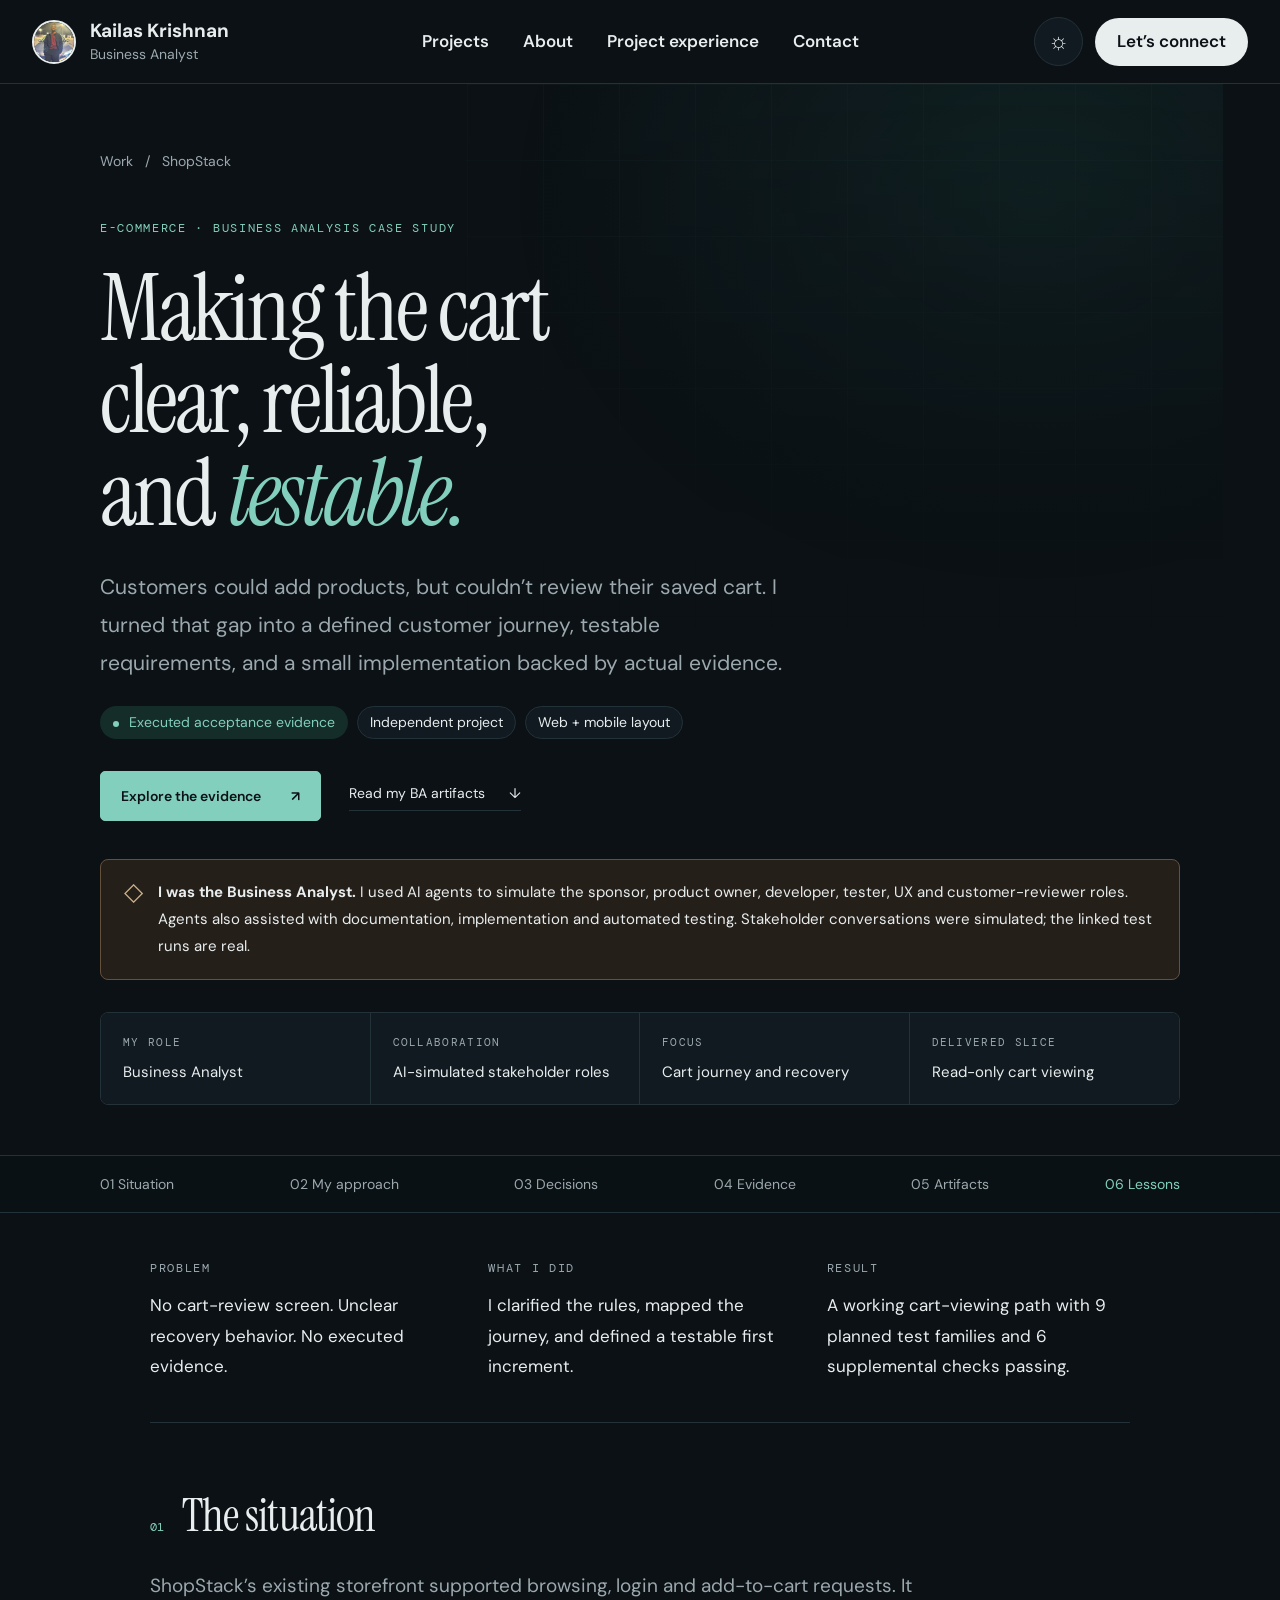
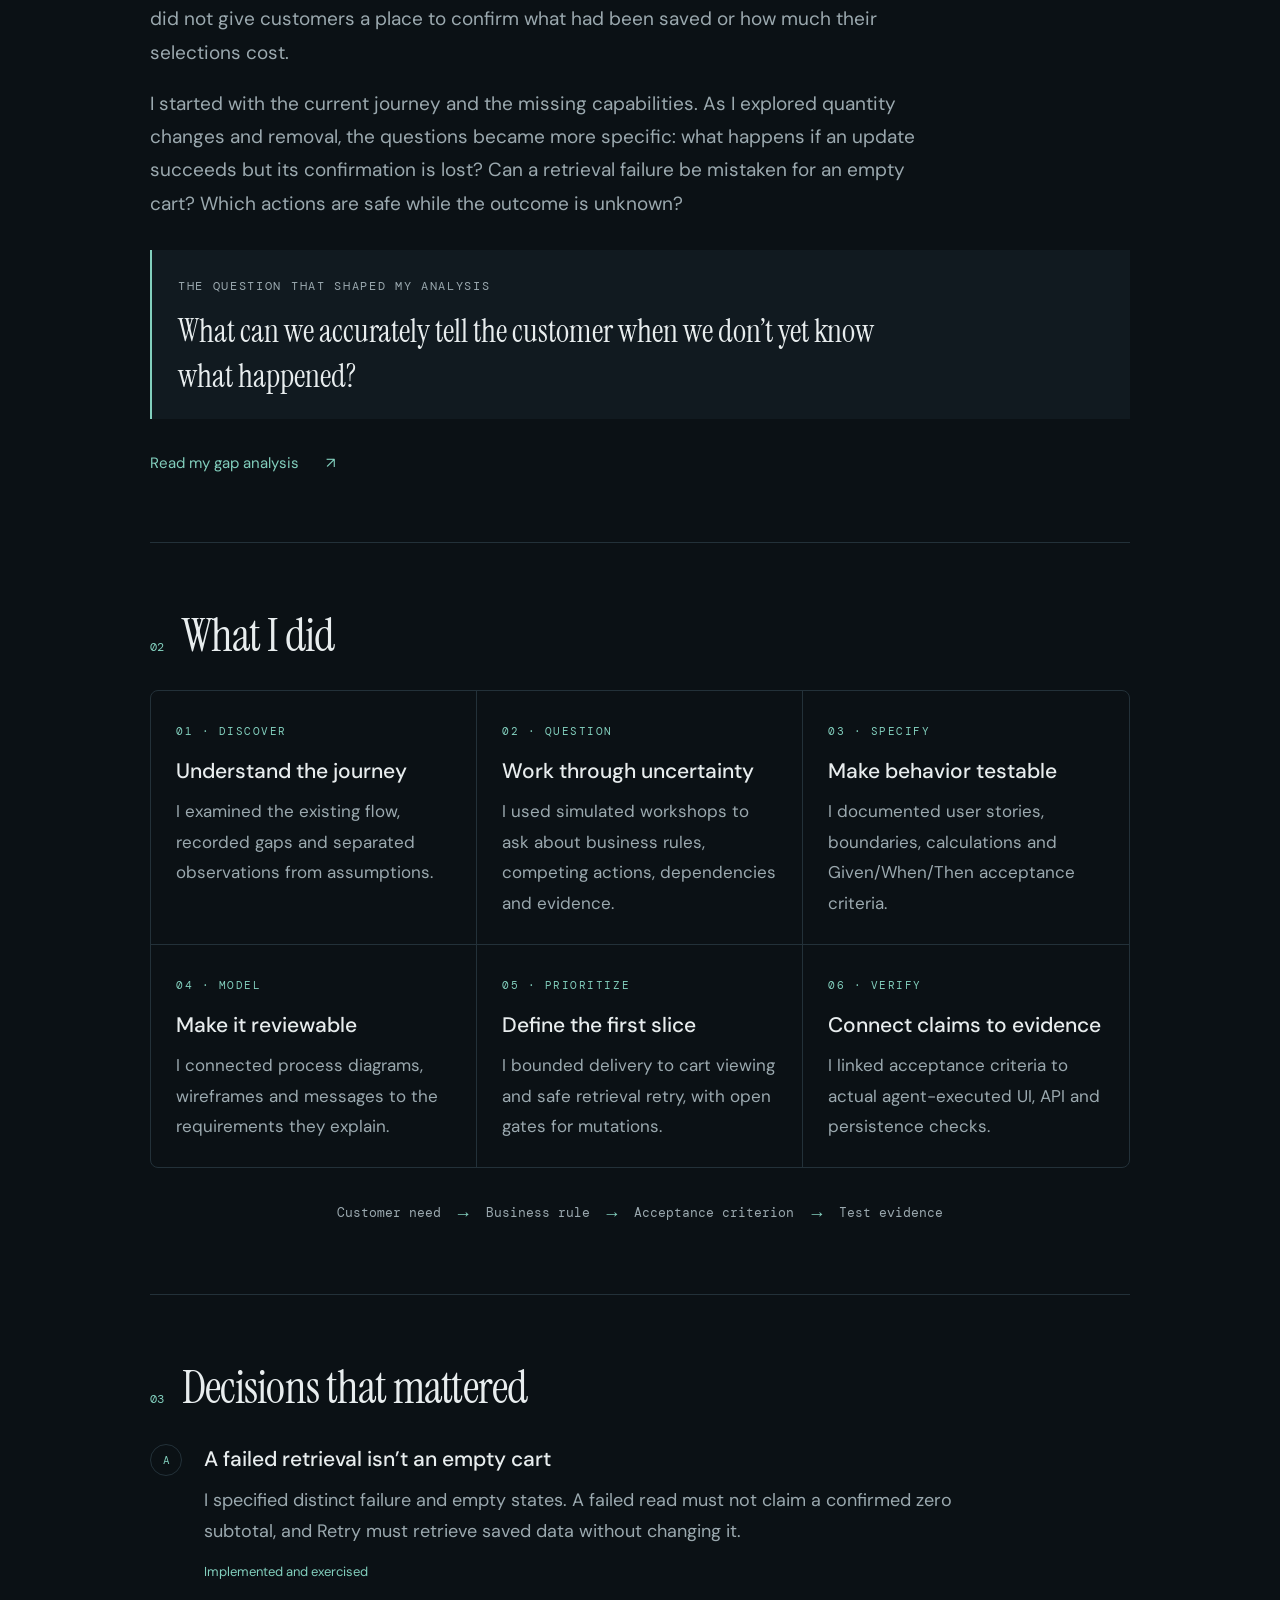
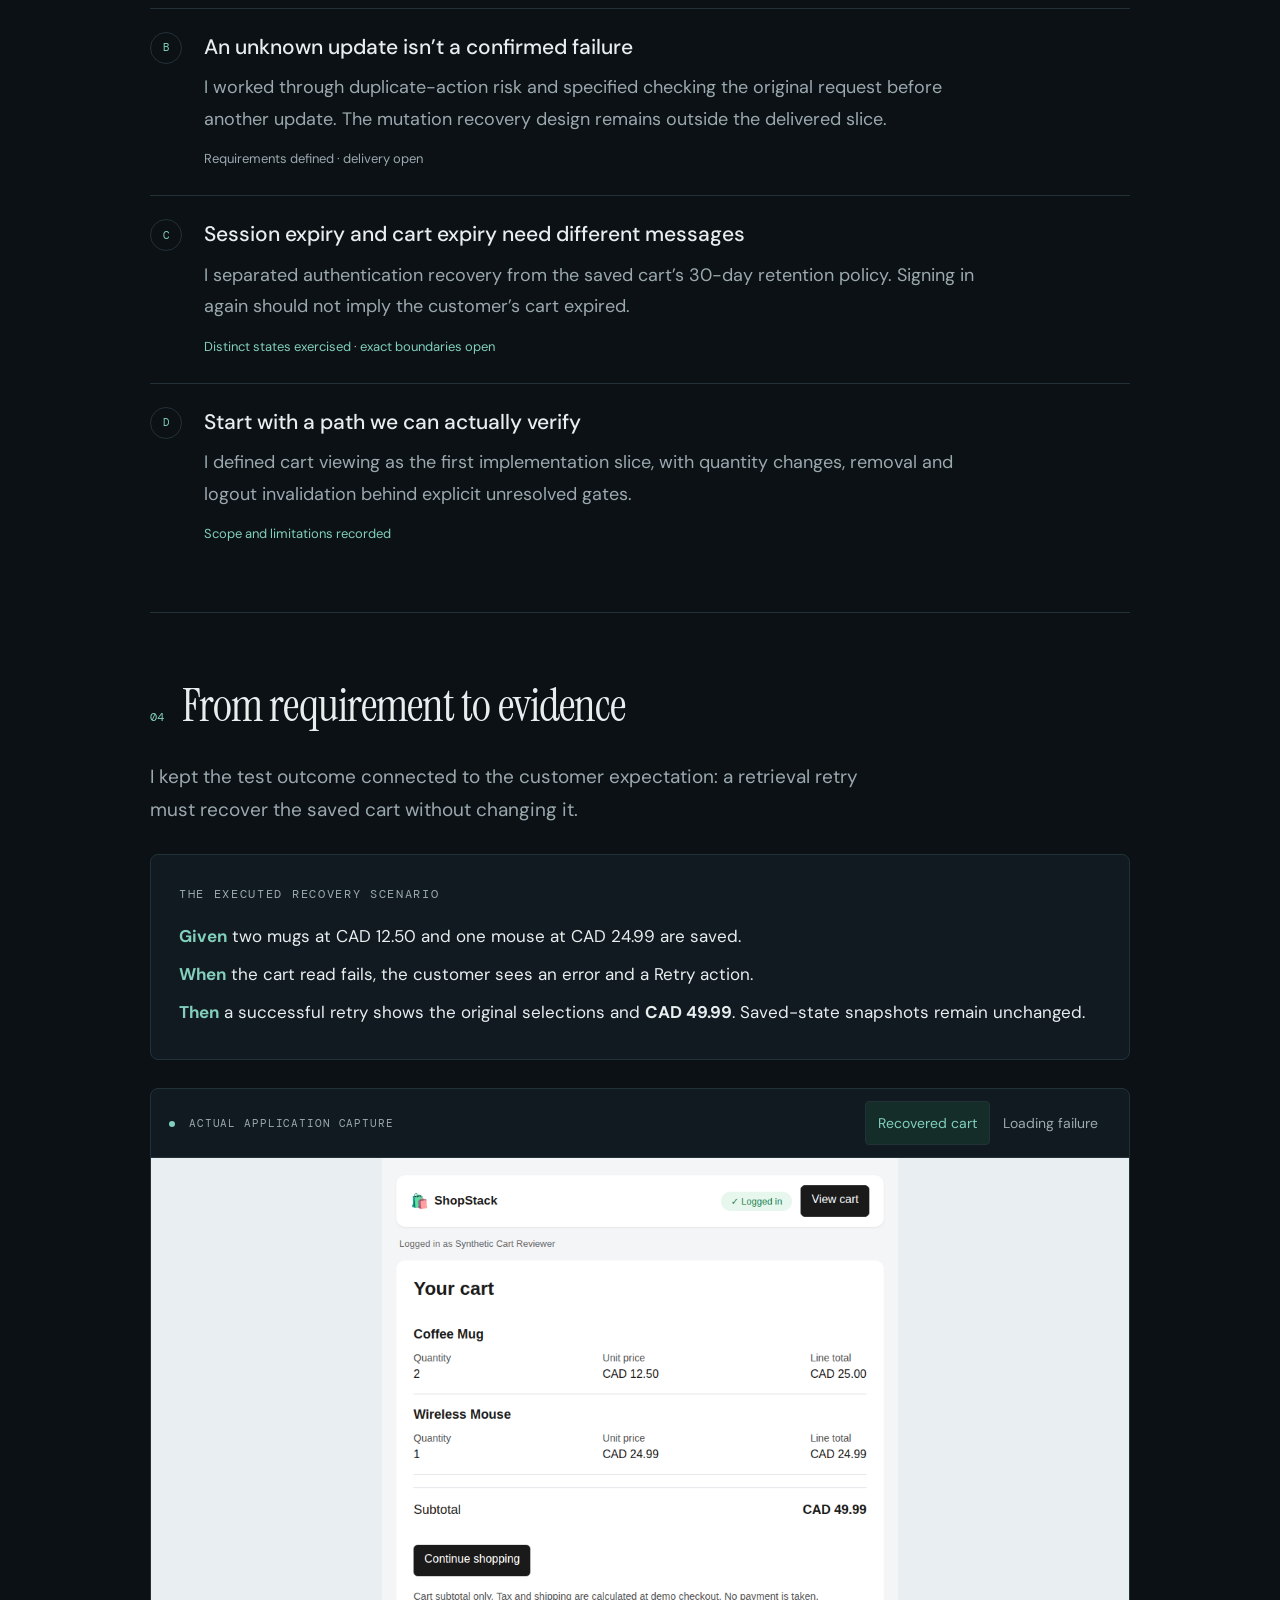
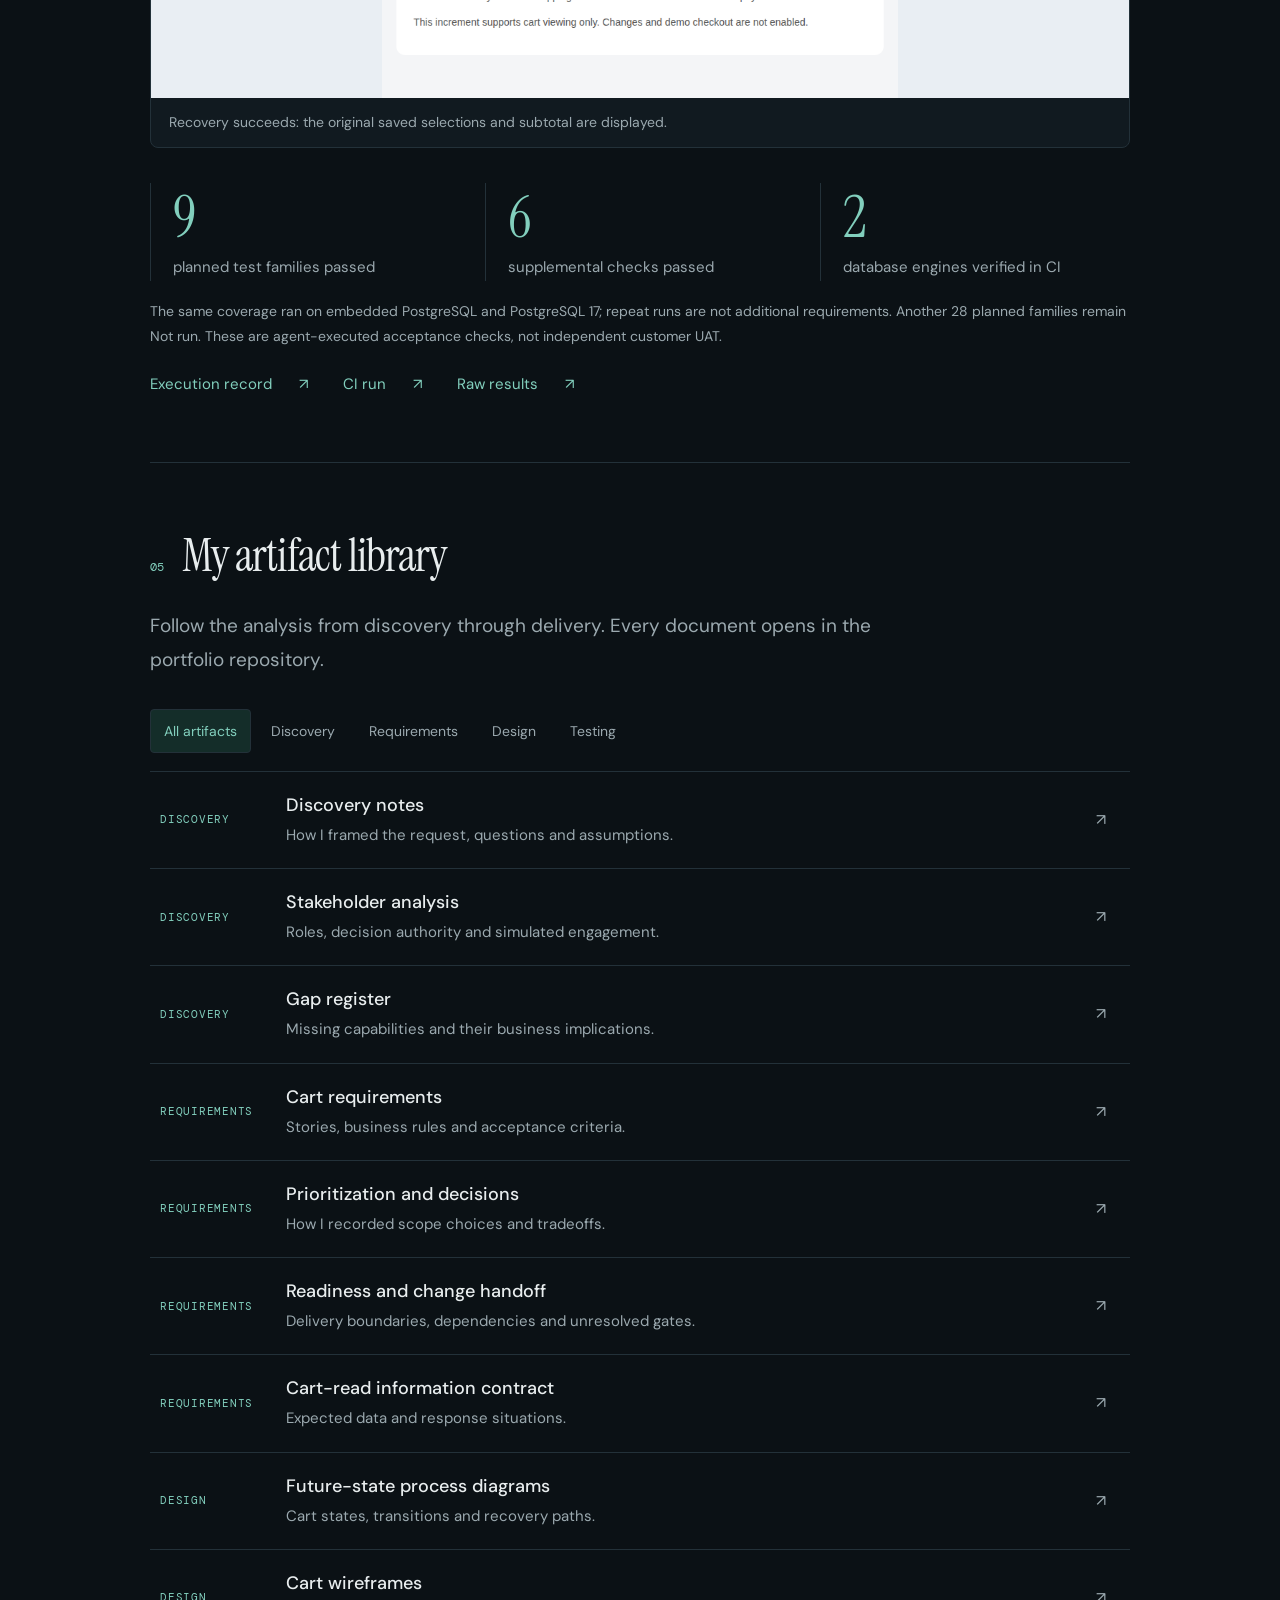
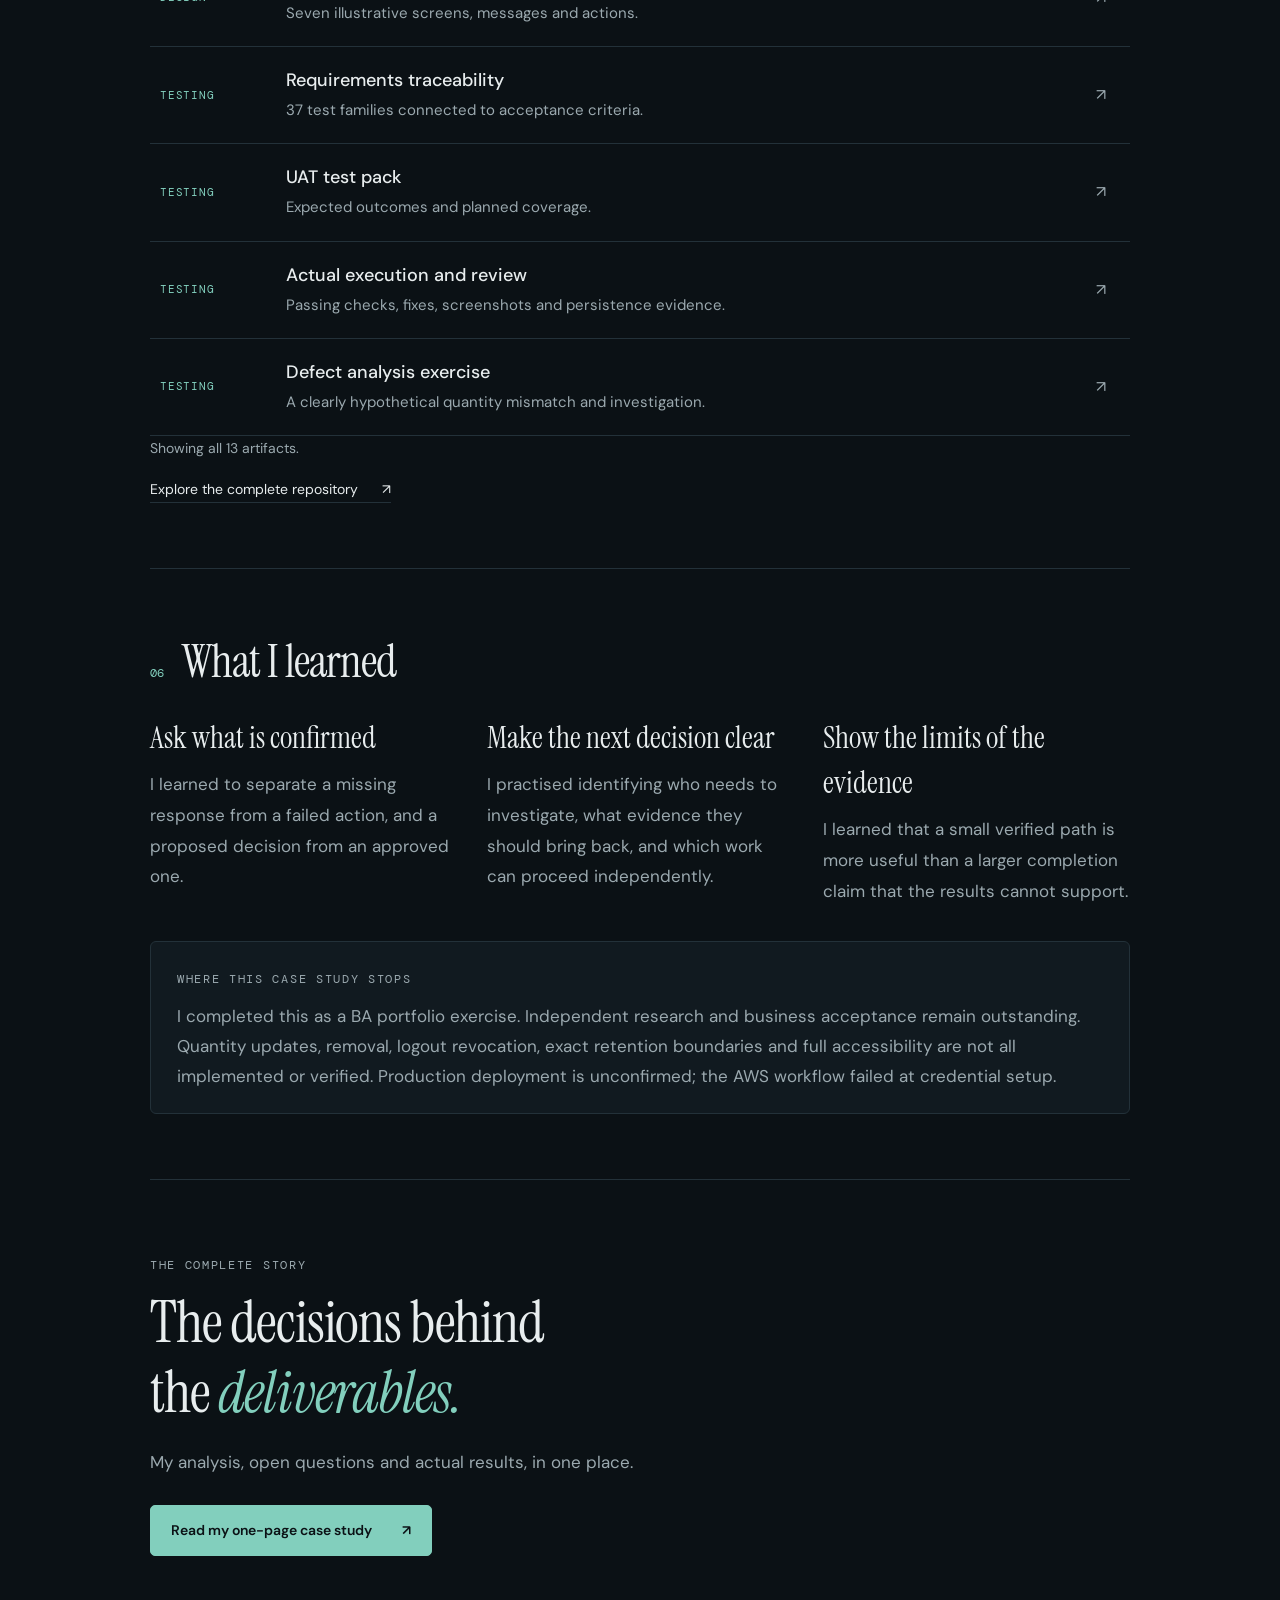
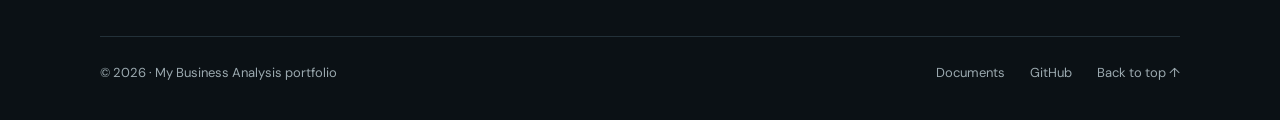
==== commit 54b2908c: "Match portfolio header to supplied personal branding reference" ====
--- a/website/index.html
+++ b/website/index.html
@@ -1,9 +1,9 @@
 <!doctype html>
 <html lang="en" data-theme="dark">
-<head><meta charset="utf-8"><meta name="viewport" content="width=device-width,initial-scale=1"><meta name="description" content="My ShopStack Business Analysis case study: discovery, requirements, delivery decisions and real acceptance evidence, with AI agents simulating stakeholder roles."><meta name="theme-color" content="#0b1115"><title>ShopStack | My BA case study</title><link rel="stylesheet" href="styles.css?v=20261029-2"><script src="app.js" defer></script></head>
+<head><meta charset="utf-8"><meta name="viewport" content="width=device-width,initial-scale=1"><meta name="description" content="My ShopStack Business Analysis case study: discovery, requirements, delivery decisions and real acceptance evidence, with AI agents simulating stakeholder roles."><meta name="theme-color" content="#0b1115"><title>ShopStack | My BA case study</title><link rel="stylesheet" href="styles.css?v=20261029-3"><script src="app.js" defer></script></head>
 <body>
 <a class="skip" href="#content">Skip to content</a>
-<header class="site-header"><a class="brand" href="#" aria-label="Portfolio home"><span class="brand-icon">S<span>↗</span></span><span>My BA portfolio<small>Business analysis · decisions · evidence</small></span></a><nav aria-label="Primary"><a href="#approach">My approach</a><a href="#evidence">Evidence</a><a href="#library">Documents</a><button id="theme" class="icon-button" aria-label="Switch to light theme" title="Switch theme">☼</button></nav></header>
+<header class="site-header"><div class="header-inner"><a class="brand" href="#" aria-label="Portfolio home"><img class="profile-avatar" src="assets/profile-avatar.png" alt="My GitHub profile avatar" width="44" height="44"><span>Kailas Krishnan<small>Business Analyst</small></span></a><nav aria-label="Primary"><a href="#library">Projects</a><a href="#lessons">About</a><a href="#approach">Project experience</a><a href="https://www.linkedin.com/in/kailas-krishnan/">Contact</a></nav><div class="header-actions"><button id="theme" class="icon-button" aria-label="Switch to light theme" title="Switch theme">☼</button><a class="connect-button" href="https://www.linkedin.com/in/kailas-krishnan/">Let’s connect</a></div></div></header>
 <main id="content">
 <section class="hero wrap" aria-labelledby="title"><div class="breadcrumbs"><a href="#">Work</a><span>/</span><span>ShopStack</span></div><p class="eyebrow">E-COMMERCE · BUSINESS ANALYSIS CASE STUDY</p><h1 id="title">Making the cart<br>clear, reliable,<br>and <em>testable.</em></h1><p class="intro">Customers could add products, but couldn’t review their saved cart. I turned that gap into a defined customer journey, testable requirements, and a small implementation backed by actual evidence.</p><div class="tags"><span class="tag status"><i></i> Executed acceptance evidence</span><span class="tag">Independent project</span><span class="tag">Web + mobile layout</span></div><div class="hero-actions"><a class="button" href="#evidence">Explore the evidence <span>↗</span></a><a class="text-link" href="#library">Read my BA artifacts <span>↓</span></a></div><aside class="disclosure"><span aria-hidden="true">◇</span><p><strong>I was the Business Analyst.</strong> I used AI agents to simulate the sponsor, product owner, developer, tester, UX and customer-reviewer roles. Agents also assisted with documentation, implementation and automated testing. Stakeholder conversations were simulated; the linked test runs are real.</p></aside><dl class="project-facts"><div><dt>MY ROLE</dt><dd>Business Analyst</dd></div><div><dt>COLLABORATION</dt><dd>AI-simulated stakeholder roles</dd></div><div><dt>FOCUS</dt><dd>Cart journey and recovery</dd></div><div><dt>DELIVERED SLICE</dt><dd>Read-only cart viewing</dd></div></dl></section>
 <div class="section-nav"><nav class="wrap" aria-label="Case study sections"><a href="#situation">01 Situation</a><a href="#approach">02 My approach</a><a href="#decisions">03 Decisions</a><a href="#evidence">04 Evidence</a><a href="#library">05 Artifacts</a><a href="#lessons">06 Lessons</a></nav></div>
--- a/website/styles.css
+++ b/website/styles.css
@@ -53,3 +53,18 @@
   .hero-actions{align-items:flex-start;flex-direction:column;gap:18px}
 }
 @media(max-width:380px){.brand{font-size:14px}.brand small{font-size:10px}.tag{font-size:12px}.project-facts div{padding:13px}dd{font-size:14px}}
+
+/* Personal portfolio masthead, based on the supplied header reference. */
+.site-header{height:auto;min-height:82px;padding:0 32px}
+.header-inner{width:min(1400px,100%);margin:auto;display:grid;grid-template-columns:1fr auto 1fr;align-items:center;gap:36px;padding:17px 0}
+.brand{font-size:19px;gap:14px;white-space:nowrap}
+.brand small{font-size:14px;line-height:1.5;letter-spacing:0}
+.profile-avatar{width:44px;height:44px;border-radius:50%;object-fit:cover;border:2px solid var(--ink);flex-shrink:0}
+.site-header nav{font-size:17px;font-weight:600;gap:34px;justify-content:center}
+.header-actions{display:flex;align-items:center;justify-content:flex-end;gap:12px}
+.header-actions .icon-button{width:49px;height:49px;flex-shrink:0}
+.connect-button{display:inline-flex;align-items:center;justify-content:center;min-height:48px;padding:9px 22px;border-radius:28px;background:var(--ink);color:var(--bg);font-size:17px;font-weight:600;white-space:nowrap}
+.connect-button:hover{background:var(--accent);color:var(--bg)}
+@media(max-width:1150px){.header-inner{grid-template-columns:1fr auto;gap:16px}.site-header nav{grid-row:2;grid-column:1/-1;padding-top:9px;border-top:1px solid var(--line);font-size:15px;gap:30px}.header-actions{grid-column:2;grid-row:1}}
+@media(max-width:760px){.site-header{padding:0 20px}.header-inner{padding:14px 0}.brand{font-size:17px}.brand small{font-size:12px}.profile-avatar{width:40px;height:40px}.header-actions{gap:8px}.header-actions .icon-button{width:42px;height:42px}.connect-button{font-size:14px;min-height:42px;padding:8px 16px}.site-header nav{gap:24px;justify-content:flex-start;overflow:auto;font-size:14px}.site-header nav>a{display:block;white-space:nowrap}}
+@media(max-width:420px){.site-header{padding:0 14px}.brand{font-size:15px;gap:9px}.brand small{font-size:11px}.profile-avatar{width:36px;height:36px}.connect-button{padding:8px 12px;font-size:12px}.header-actions .icon-button{width:36px;height:36px}.header-inner{gap:10px}.site-header nav{gap:22px}}
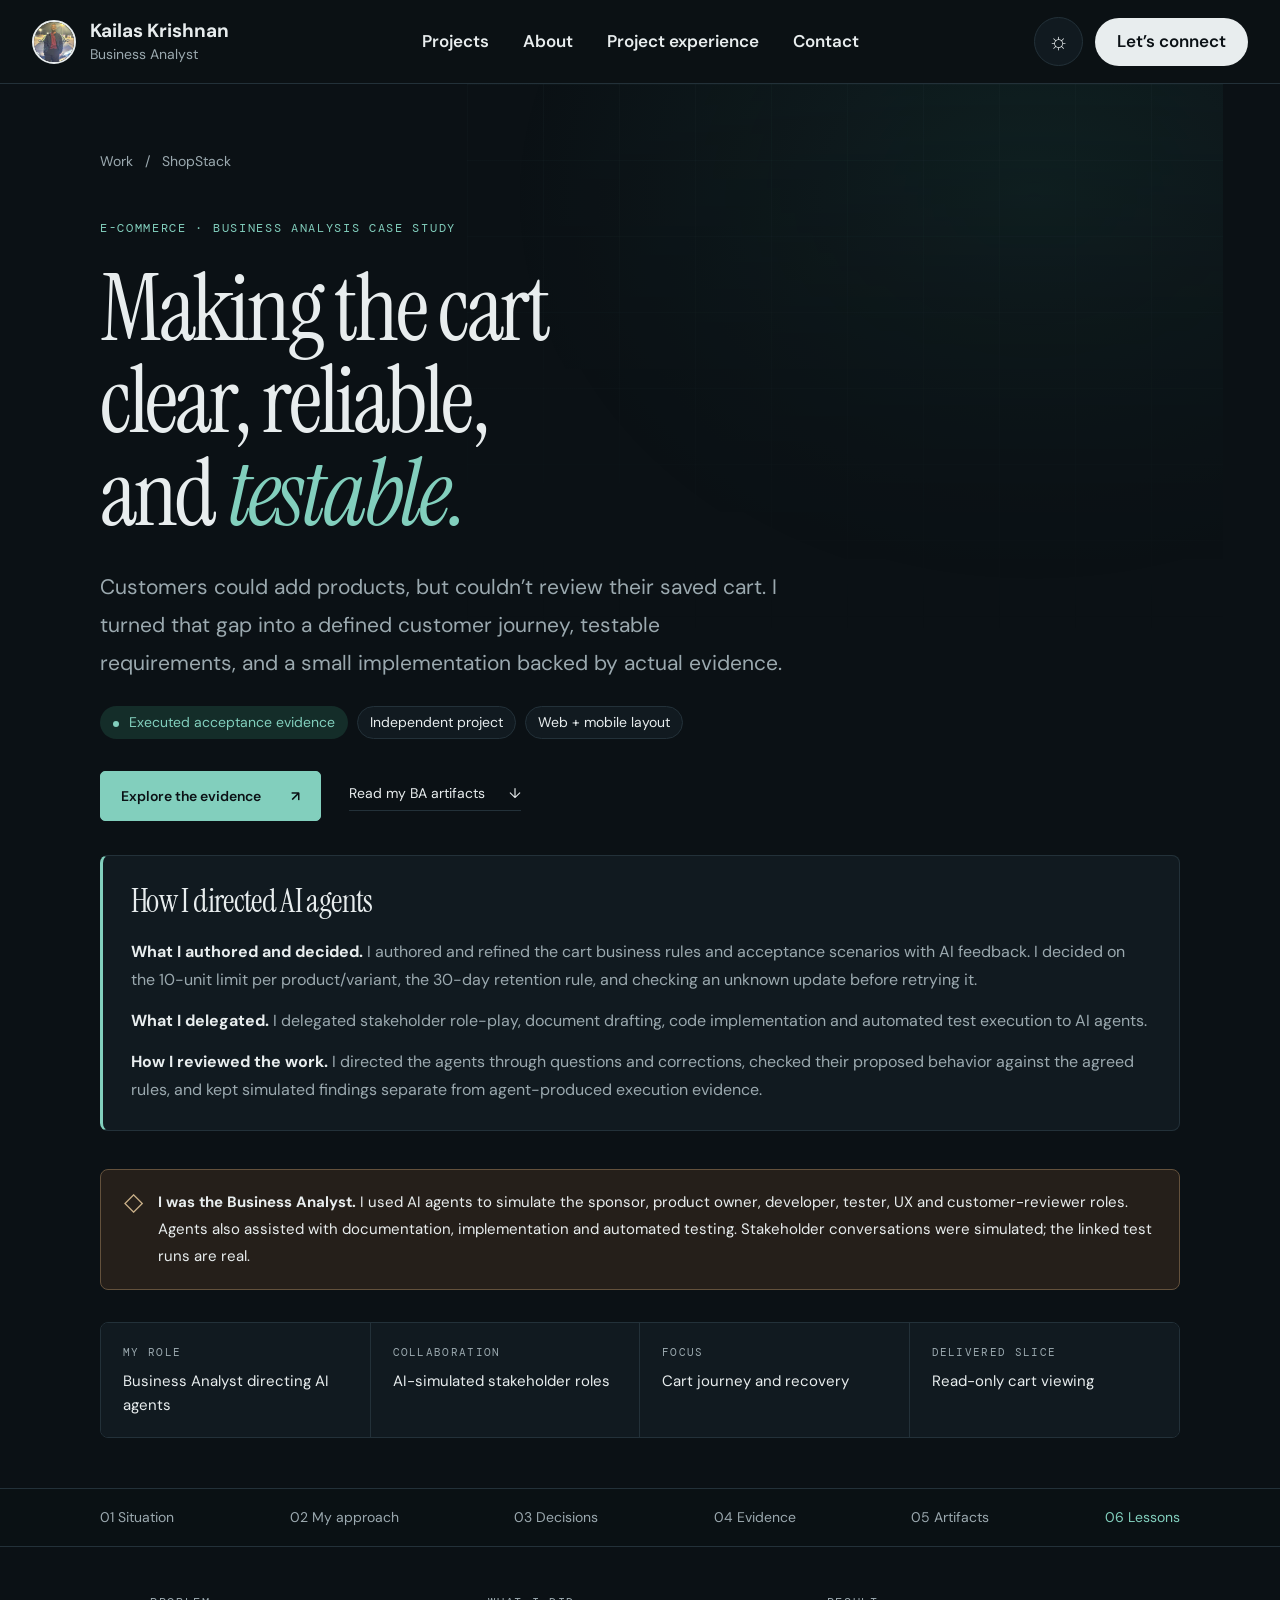
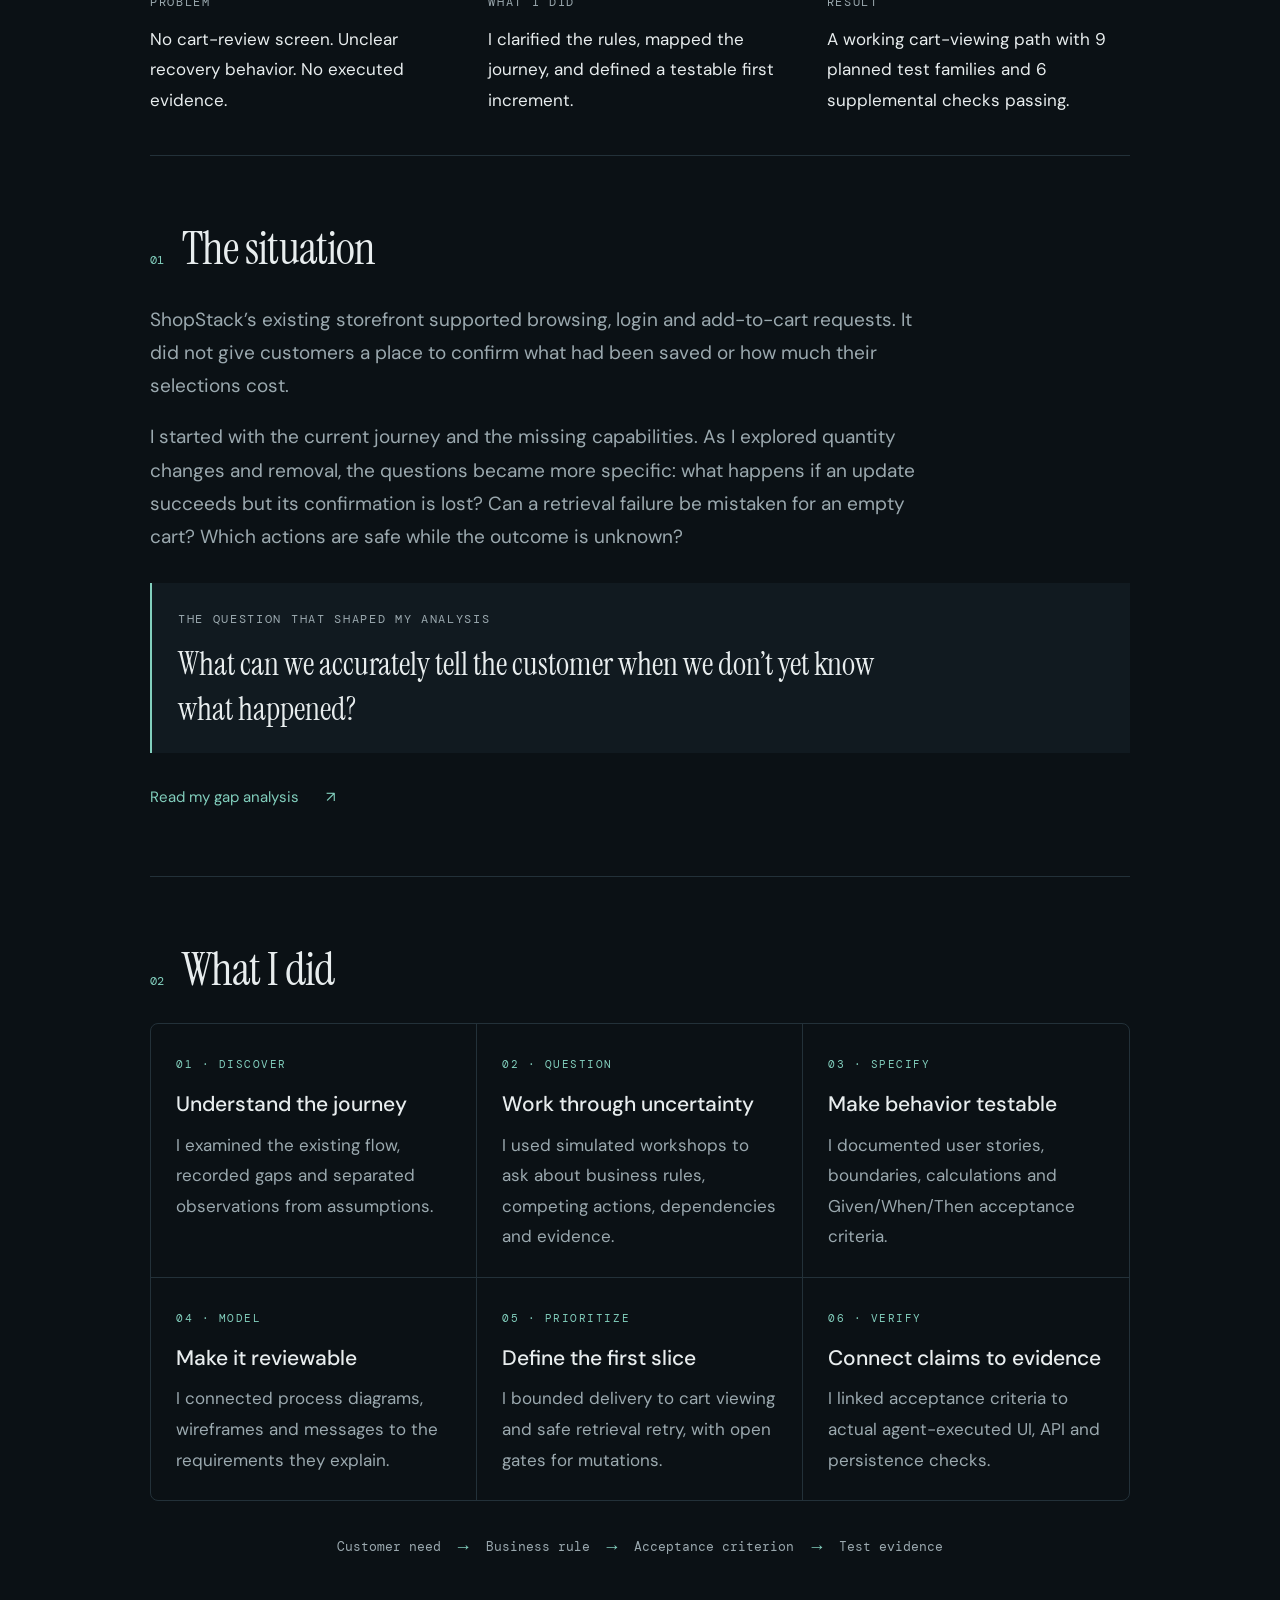
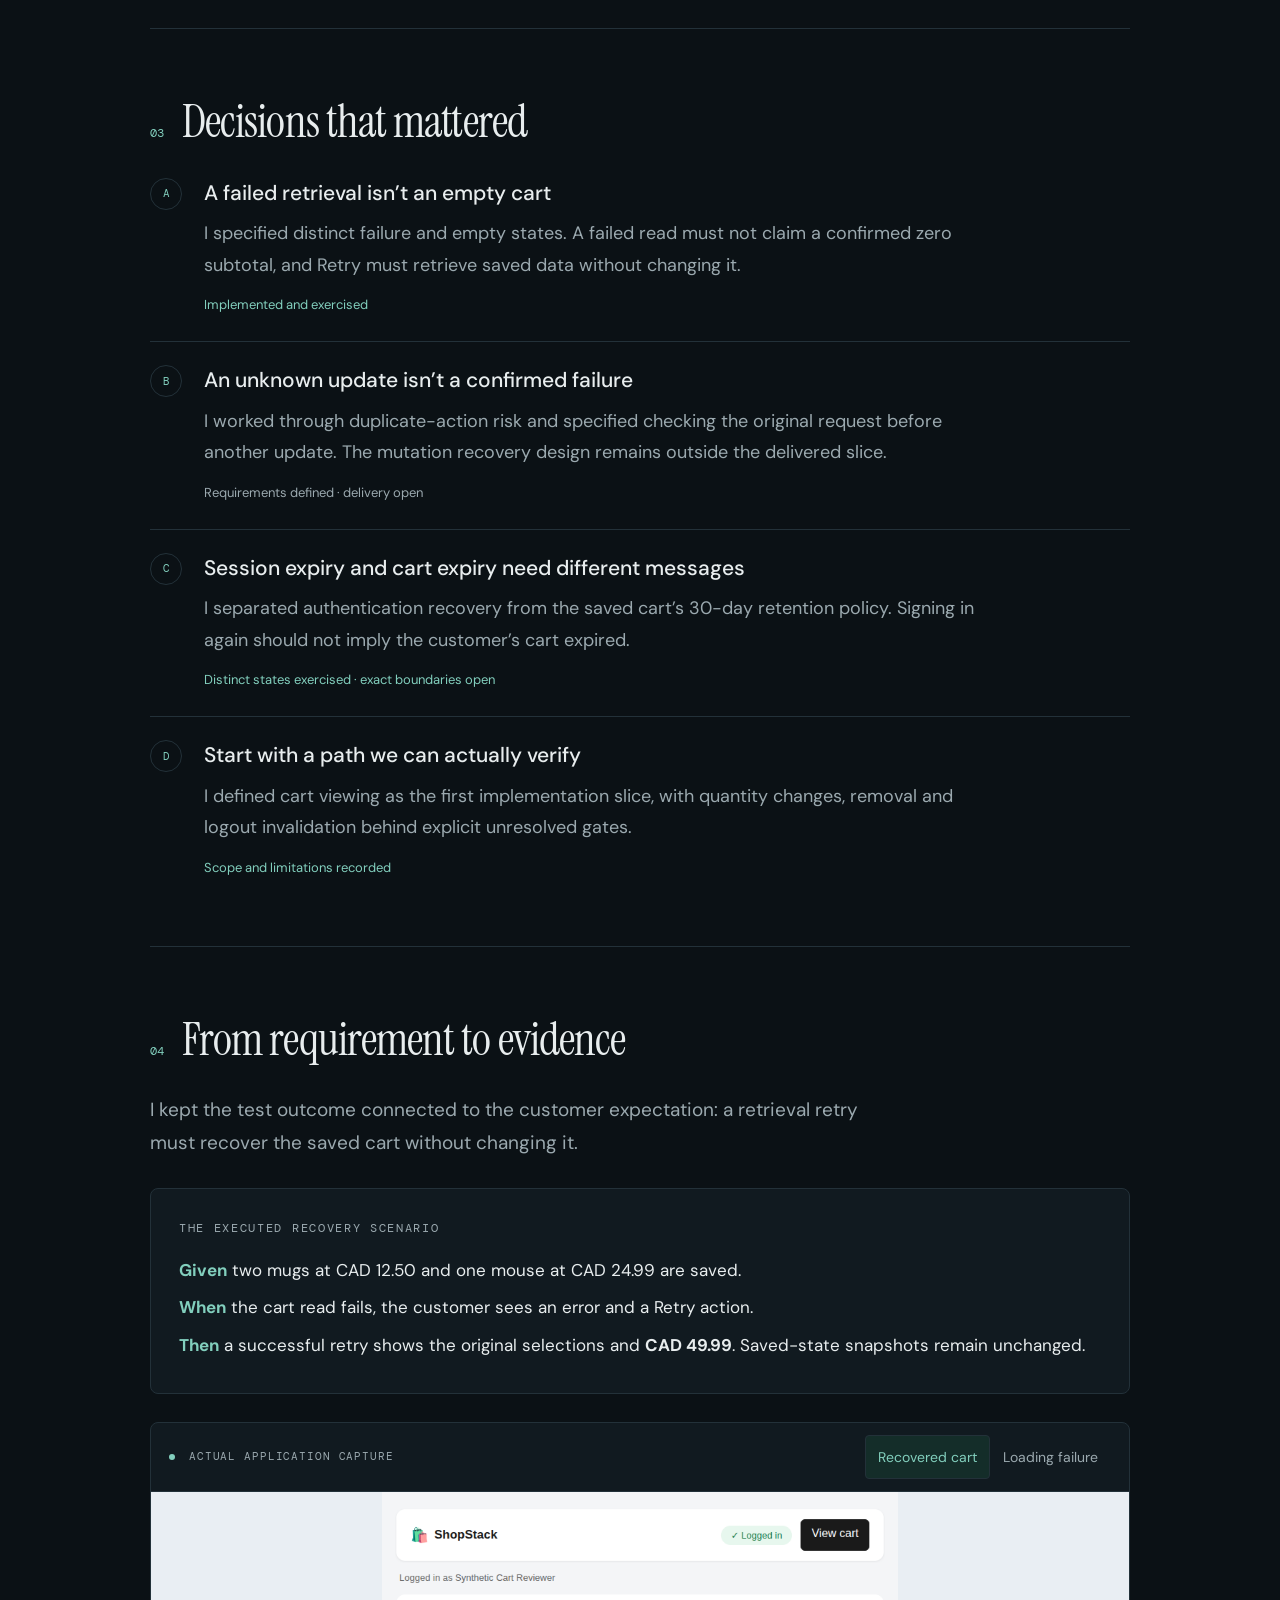
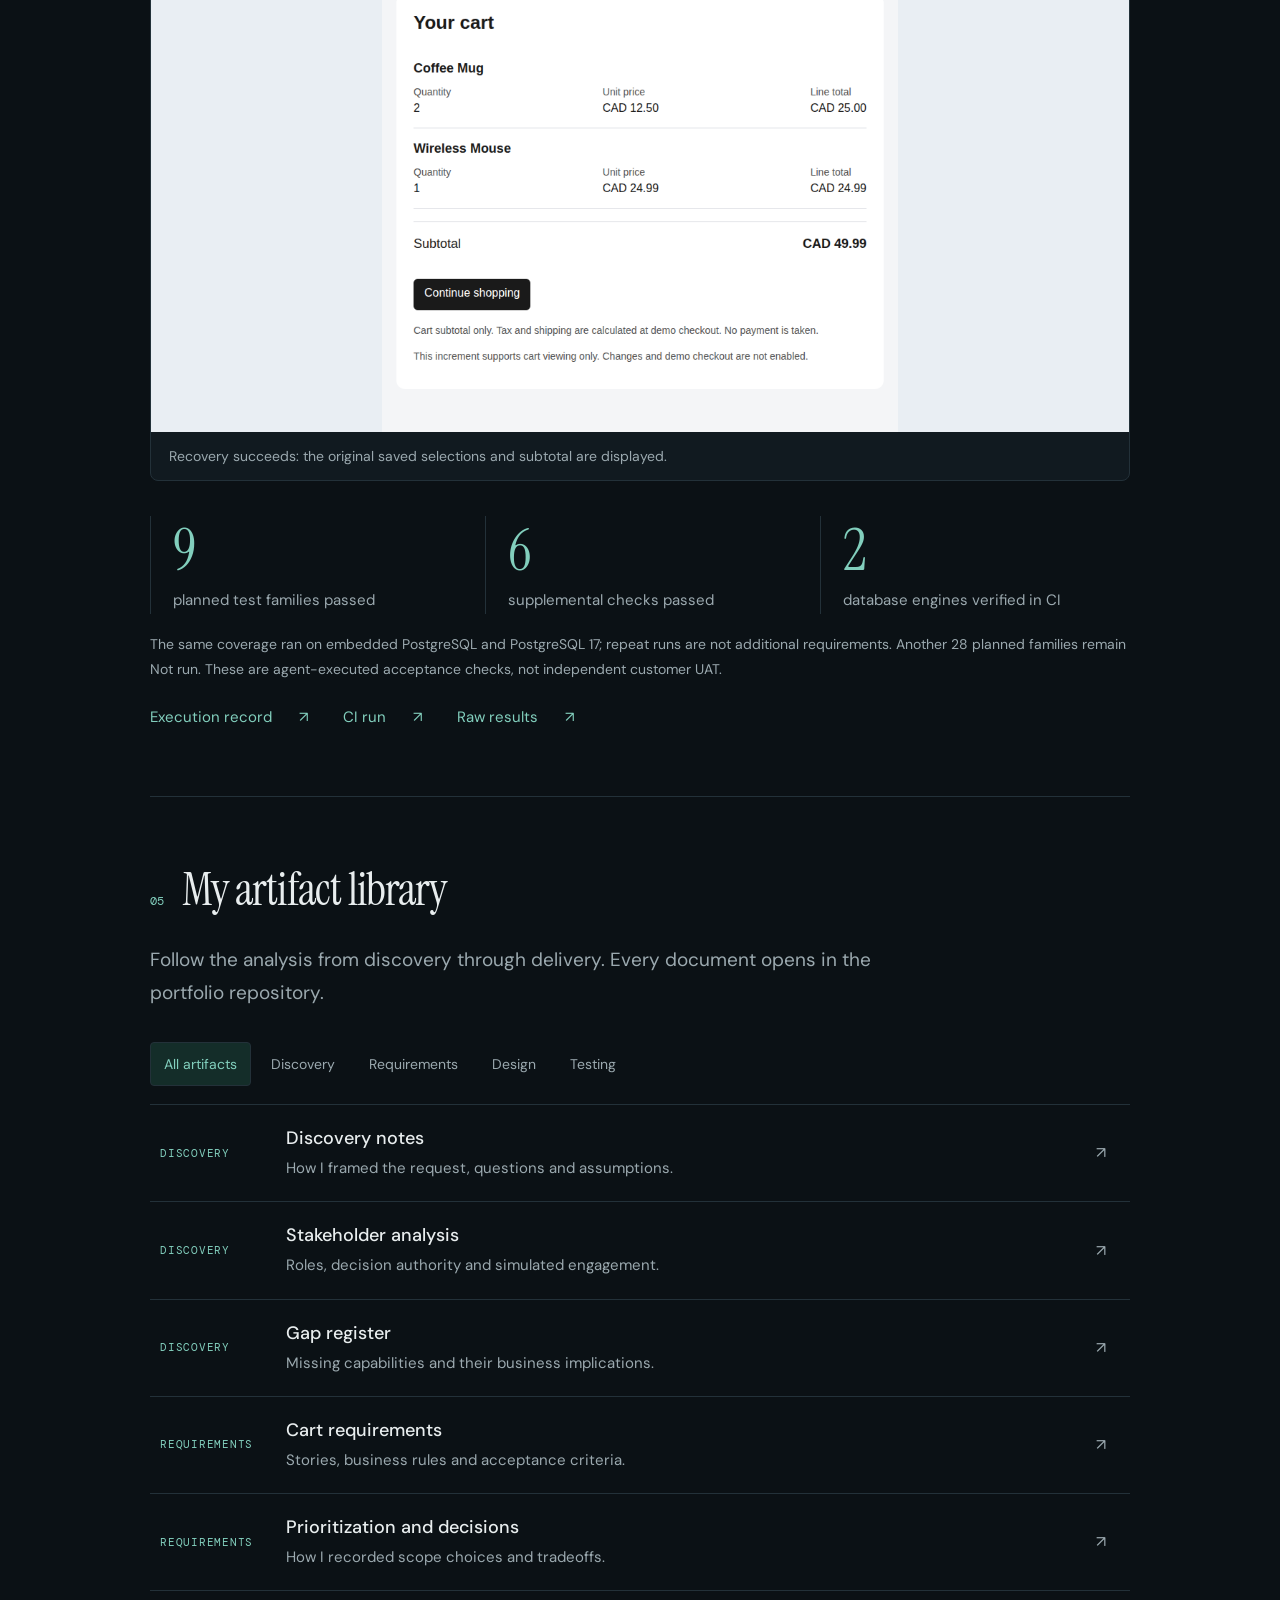
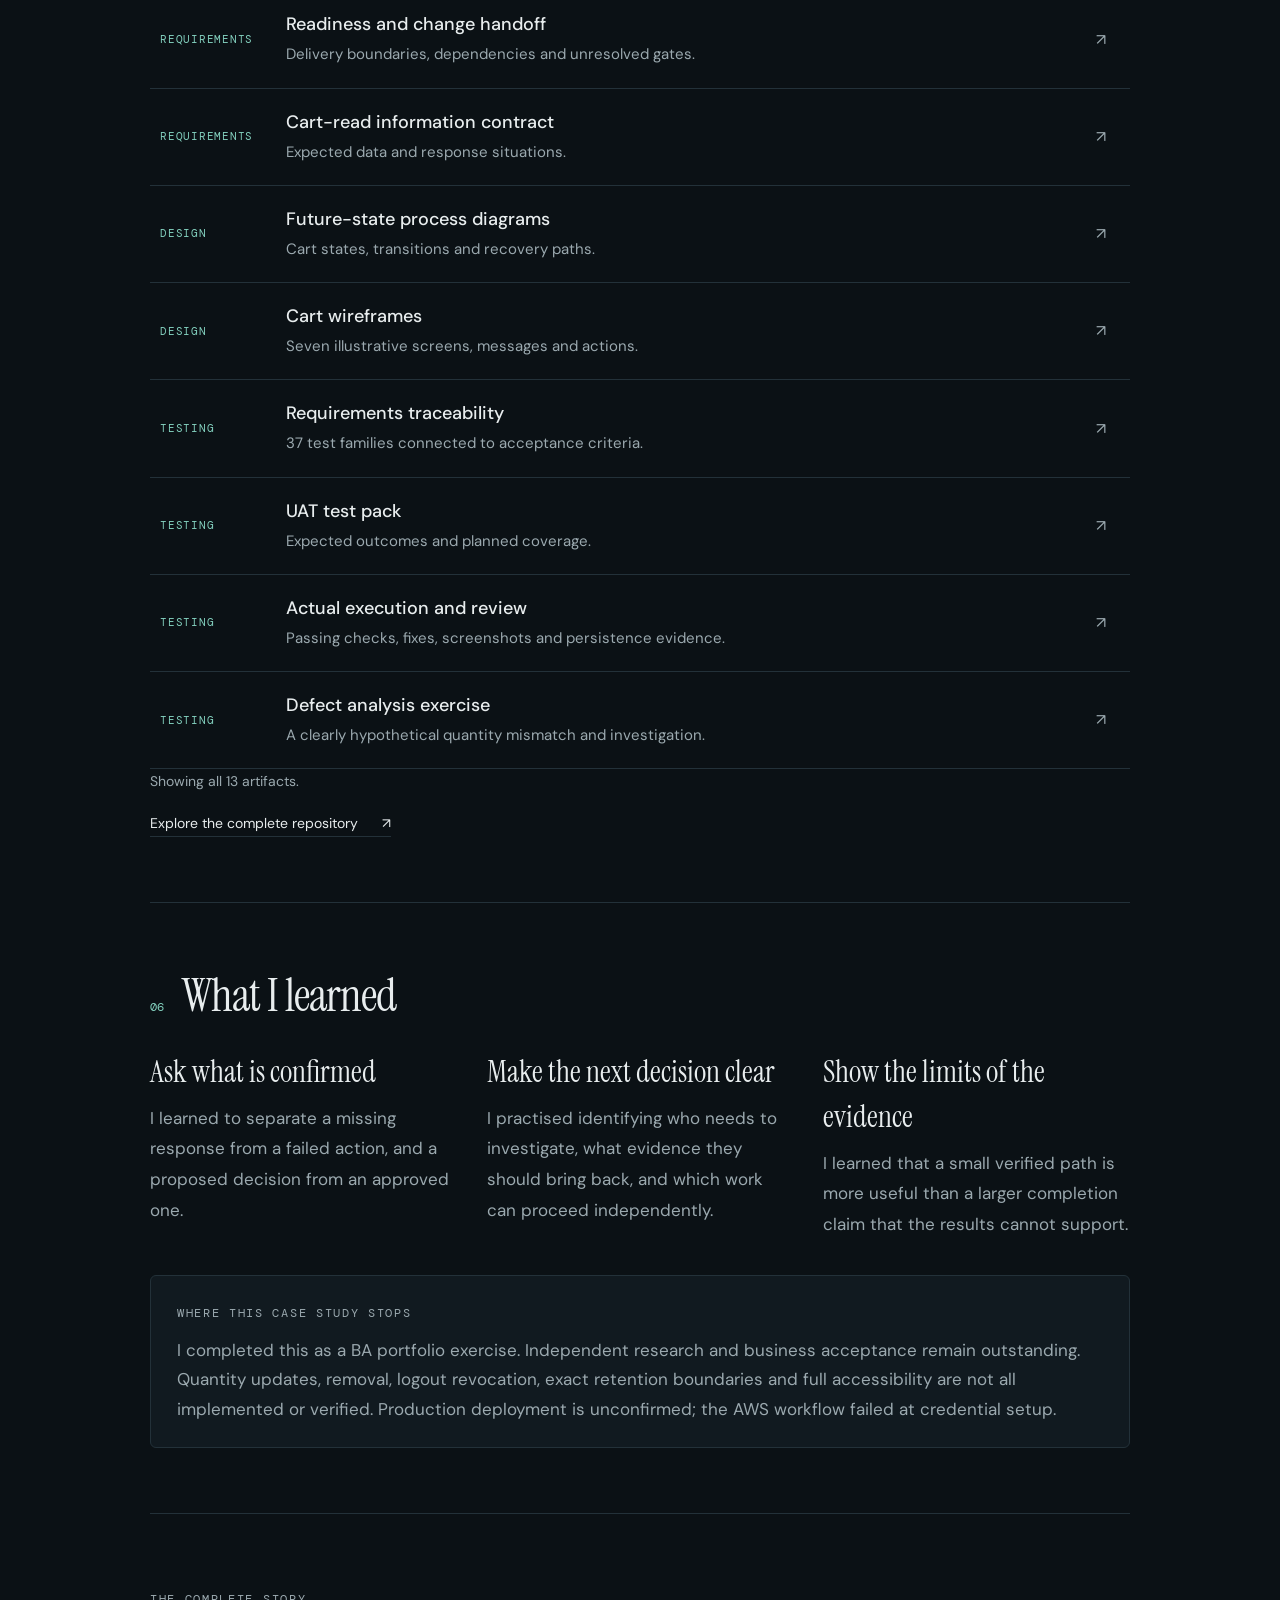
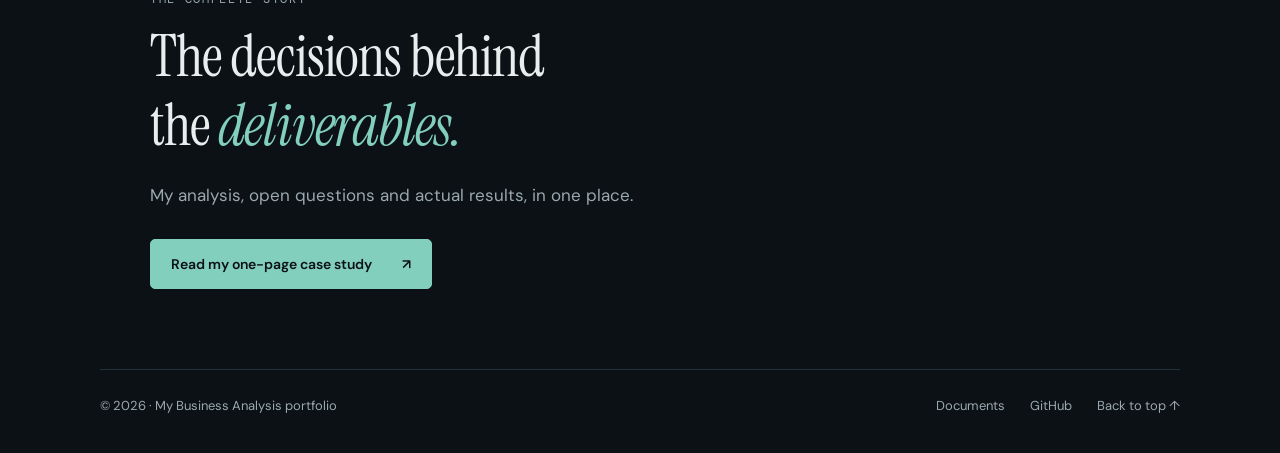
==== commit db507a8e: "Clarify my BA decisions and how I directed AI agents" ====
--- a/website/index.html
+++ b/website/index.html
@@ -1,11 +1,11 @@
 <!doctype html>
 <html lang="en" data-theme="dark">
-<head><meta charset="utf-8"><meta name="viewport" content="width=device-width,initial-scale=1"><meta name="description" content="My ShopStack Business Analysis case study: discovery, requirements, delivery decisions and real acceptance evidence, with AI agents simulating stakeholder roles."><meta name="theme-color" content="#0b1115"><title>ShopStack | My BA case study</title><link rel="stylesheet" href="styles.css?v=20261029-3"><script src="app.js" defer></script></head>
+<head><meta charset="utf-8"><meta name="viewport" content="width=device-width,initial-scale=1"><meta name="description" content="My ShopStack Business Analysis case study: discovery, requirements, delivery decisions and real acceptance evidence, with AI agents simulating stakeholder roles."><meta name="theme-color" content="#0b1115"><title>ShopStack | My BA case study</title><link rel="stylesheet" href="styles.css?v=20261029-4"><script src="app.js" defer></script></head>
 <body>
 <a class="skip" href="#content">Skip to content</a>
 <header class="site-header"><div class="header-inner"><a class="brand" href="#" aria-label="Portfolio home"><img class="profile-avatar" src="assets/profile-avatar.png" alt="My GitHub profile avatar" width="44" height="44"><span>Kailas Krishnan<small>Business Analyst</small></span></a><nav aria-label="Primary"><a href="#library">Projects</a><a href="#lessons">About</a><a href="#approach">Project experience</a><a href="https://www.linkedin.com/in/kailas-krishnan/">Contact</a></nav><div class="header-actions"><button id="theme" class="icon-button" aria-label="Switch to light theme" title="Switch theme">☼</button><a class="connect-button" href="https://www.linkedin.com/in/kailas-krishnan/">Let’s connect</a></div></div></header>
 <main id="content">
-<section class="hero wrap" aria-labelledby="title"><div class="breadcrumbs"><a href="#">Work</a><span>/</span><span>ShopStack</span></div><p class="eyebrow">E-COMMERCE · BUSINESS ANALYSIS CASE STUDY</p><h1 id="title">Making the cart<br>clear, reliable,<br>and <em>testable.</em></h1><p class="intro">Customers could add products, but couldn’t review their saved cart. I turned that gap into a defined customer journey, testable requirements, and a small implementation backed by actual evidence.</p><div class="tags"><span class="tag status"><i></i> Executed acceptance evidence</span><span class="tag">Independent project</span><span class="tag">Web + mobile layout</span></div><div class="hero-actions"><a class="button" href="#evidence">Explore the evidence <span>↗</span></a><a class="text-link" href="#library">Read my BA artifacts <span>↓</span></a></div><aside class="disclosure"><span aria-hidden="true">◇</span><p><strong>I was the Business Analyst.</strong> I used AI agents to simulate the sponsor, product owner, developer, tester, UX and customer-reviewer roles. Agents also assisted with documentation, implementation and automated testing. Stakeholder conversations were simulated; the linked test runs are real.</p></aside><dl class="project-facts"><div><dt>MY ROLE</dt><dd>Business Analyst</dd></div><div><dt>COLLABORATION</dt><dd>AI-simulated stakeholder roles</dd></div><div><dt>FOCUS</dt><dd>Cart journey and recovery</dd></div><div><dt>DELIVERED SLICE</dt><dd>Read-only cart viewing</dd></div></dl></section>
+<section class="hero wrap" aria-labelledby="title"><div class="breadcrumbs"><a href="#">Work</a><span>/</span><span>ShopStack</span></div><p class="eyebrow">E-COMMERCE · BUSINESS ANALYSIS CASE STUDY</p><h1 id="title">Making the cart<br>clear, reliable,<br>and <em>testable.</em></h1><p class="intro">Customers could add products, but couldn’t review their saved cart. I turned that gap into a defined customer journey, testable requirements, and a small implementation backed by actual evidence.</p><div class="tags"><span class="tag status"><i></i> Executed acceptance evidence</span><span class="tag">Independent project</span><span class="tag">Web + mobile layout</span></div><div class="hero-actions"><a class="button" href="#evidence">Explore the evidence <span>↗</span></a><a class="text-link" href="#library">Read my BA artifacts <span>↓</span></a></div><section class="contribution" aria-labelledby="contribution-title"><h2 id="contribution-title">How I directed AI agents</h2><p><strong>What I authored and decided.</strong> I authored and refined the cart business rules and acceptance scenarios with AI feedback. I decided on the 10-unit limit per product/variant, the 30-day retention rule, and checking an unknown update before retrying it.</p><p><strong>What I delegated.</strong> I delegated stakeholder role-play, document drafting, code implementation and automated test execution to AI agents.</p><p><strong>How I reviewed the work.</strong> I directed the agents through questions and corrections, checked their proposed behavior against the agreed rules, and kept simulated findings separate from agent-produced execution evidence.</p></section><aside class="disclosure"><span aria-hidden="true">◇</span><p><strong>I was the Business Analyst.</strong> I used AI agents to simulate the sponsor, product owner, developer, tester, UX and customer-reviewer roles. Agents also assisted with documentation, implementation and automated testing. Stakeholder conversations were simulated; the linked test runs are real.</p></aside><dl class="project-facts"><div><dt>MY ROLE</dt><dd>Business Analyst directing AI agents</dd></div><div><dt>COLLABORATION</dt><dd>AI-simulated stakeholder roles</dd></div><div><dt>FOCUS</dt><dd>Cart journey and recovery</dd></div><div><dt>DELIVERED SLICE</dt><dd>Read-only cart viewing</dd></div></dl></section>
 <div class="section-nav"><nav class="wrap" aria-label="Case study sections"><a href="#situation">01 Situation</a><a href="#approach">02 My approach</a><a href="#decisions">03 Decisions</a><a href="#evidence">04 Evidence</a><a href="#library">05 Artifacts</a><a href="#lessons">06 Lessons</a></nav></div>
 <div class="wrap case-body"><aside class="summary-strip"><div><span class="eyebrow">PROBLEM</span><p>No cart-review screen. Unclear recovery behavior. No executed evidence.</p></div><div><span class="eyebrow">WHAT I DID</span><p>I clarified the rules, mapped the journey, and defined a testable first increment.</p></div><div><span class="eyebrow">RESULT</span><p>A working cart-viewing path with 9 planned test families and 6 supplemental checks passing.</p></div></aside>
 <section id="situation" class="chapter"><div class="section-title"><span>01</span><h2>The situation</h2></div><div class="prose"><p>ShopStack’s existing storefront supported browsing, login and add-to-cart requests. It did not give customers a place to confirm what had been saved or how much their selections cost.</p><p>I started with the current journey and the missing capabilities. As I explored quantity changes and removal, the questions became more specific: what happens if an update succeeds but its confirmation is lost? Can a retrieval failure be mistaken for an empty cart? Which actions are safe while the outcome is unknown?</p></div><blockquote><span class="eyebrow">THE QUESTION THAT SHAPED MY ANALYSIS</span><p>What can we accurately tell the customer when we don’t yet know what happened?</p></blockquote><a class="artifact-link" href="https://github.com/kkrishnan937/shopstack-ba-portfolio/blob/main/docs/process-analysis/gap-register.md">Read my gap analysis <span>↗</span></a></section>
--- a/website/styles.css
+++ b/website/styles.css
@@ -55,6 +55,8 @@
 @media(max-width:380px){.brand{font-size:14px}.brand small{font-size:10px}.tag{font-size:12px}.project-facts div{padding:13px}dd{font-size:14px}}
 
 /* Personal portfolio masthead, based on the supplied header reference. */
+.contribution{margin:34px 0;padding:26px 28px;border:1px solid var(--line);border-left:3px solid var(--accent);border-radius:8px;background:var(--panel)}
+.contribution h2{font-size:32px;margin-bottom:17px}.contribution p{font-size:16px;color:var(--muted);margin-bottom:13px}.contribution p:last-child{margin-bottom:0}.contribution strong{color:var(--ink)}
 .site-header{height:auto;min-height:82px;padding:0 32px}
 .header-inner{width:min(1400px,100%);margin:auto;display:grid;grid-template-columns:1fr auto 1fr;align-items:center;gap:36px;padding:17px 0}
 .brand{font-size:19px;gap:14px;white-space:nowrap}
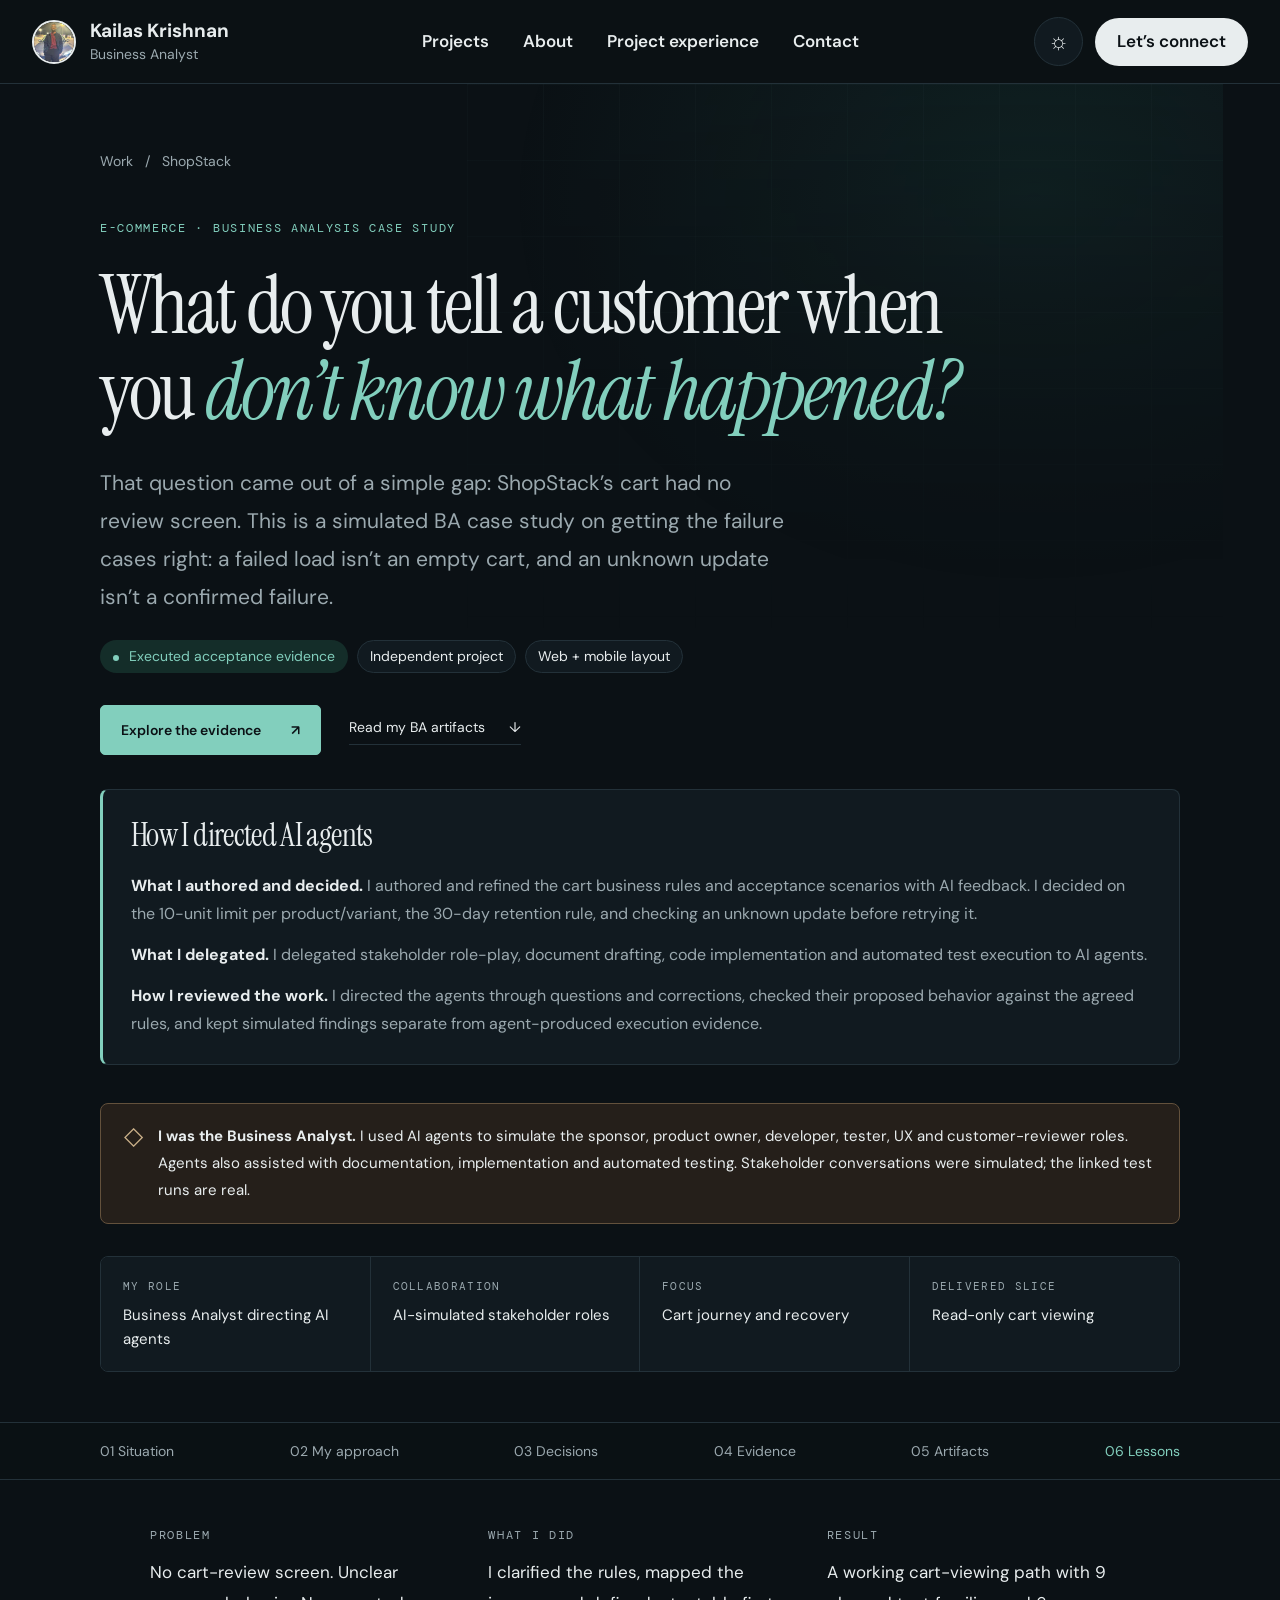
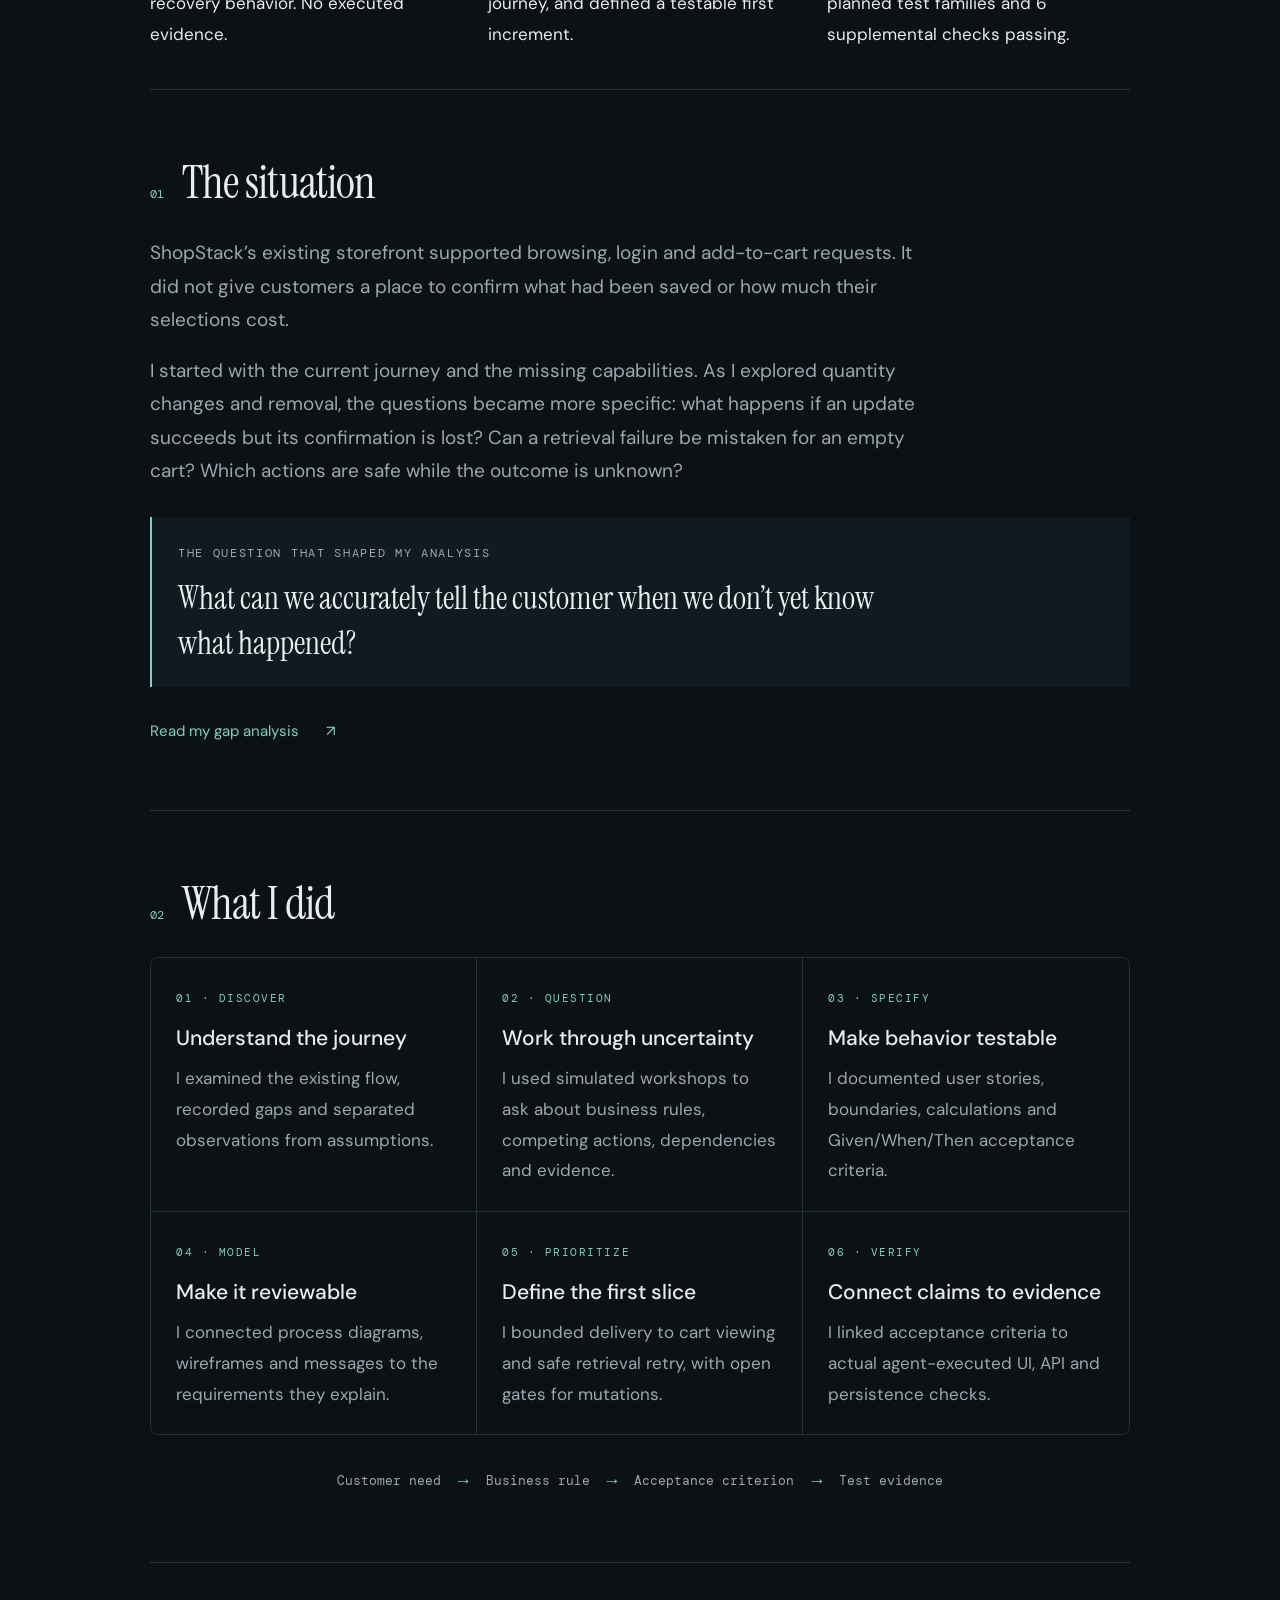
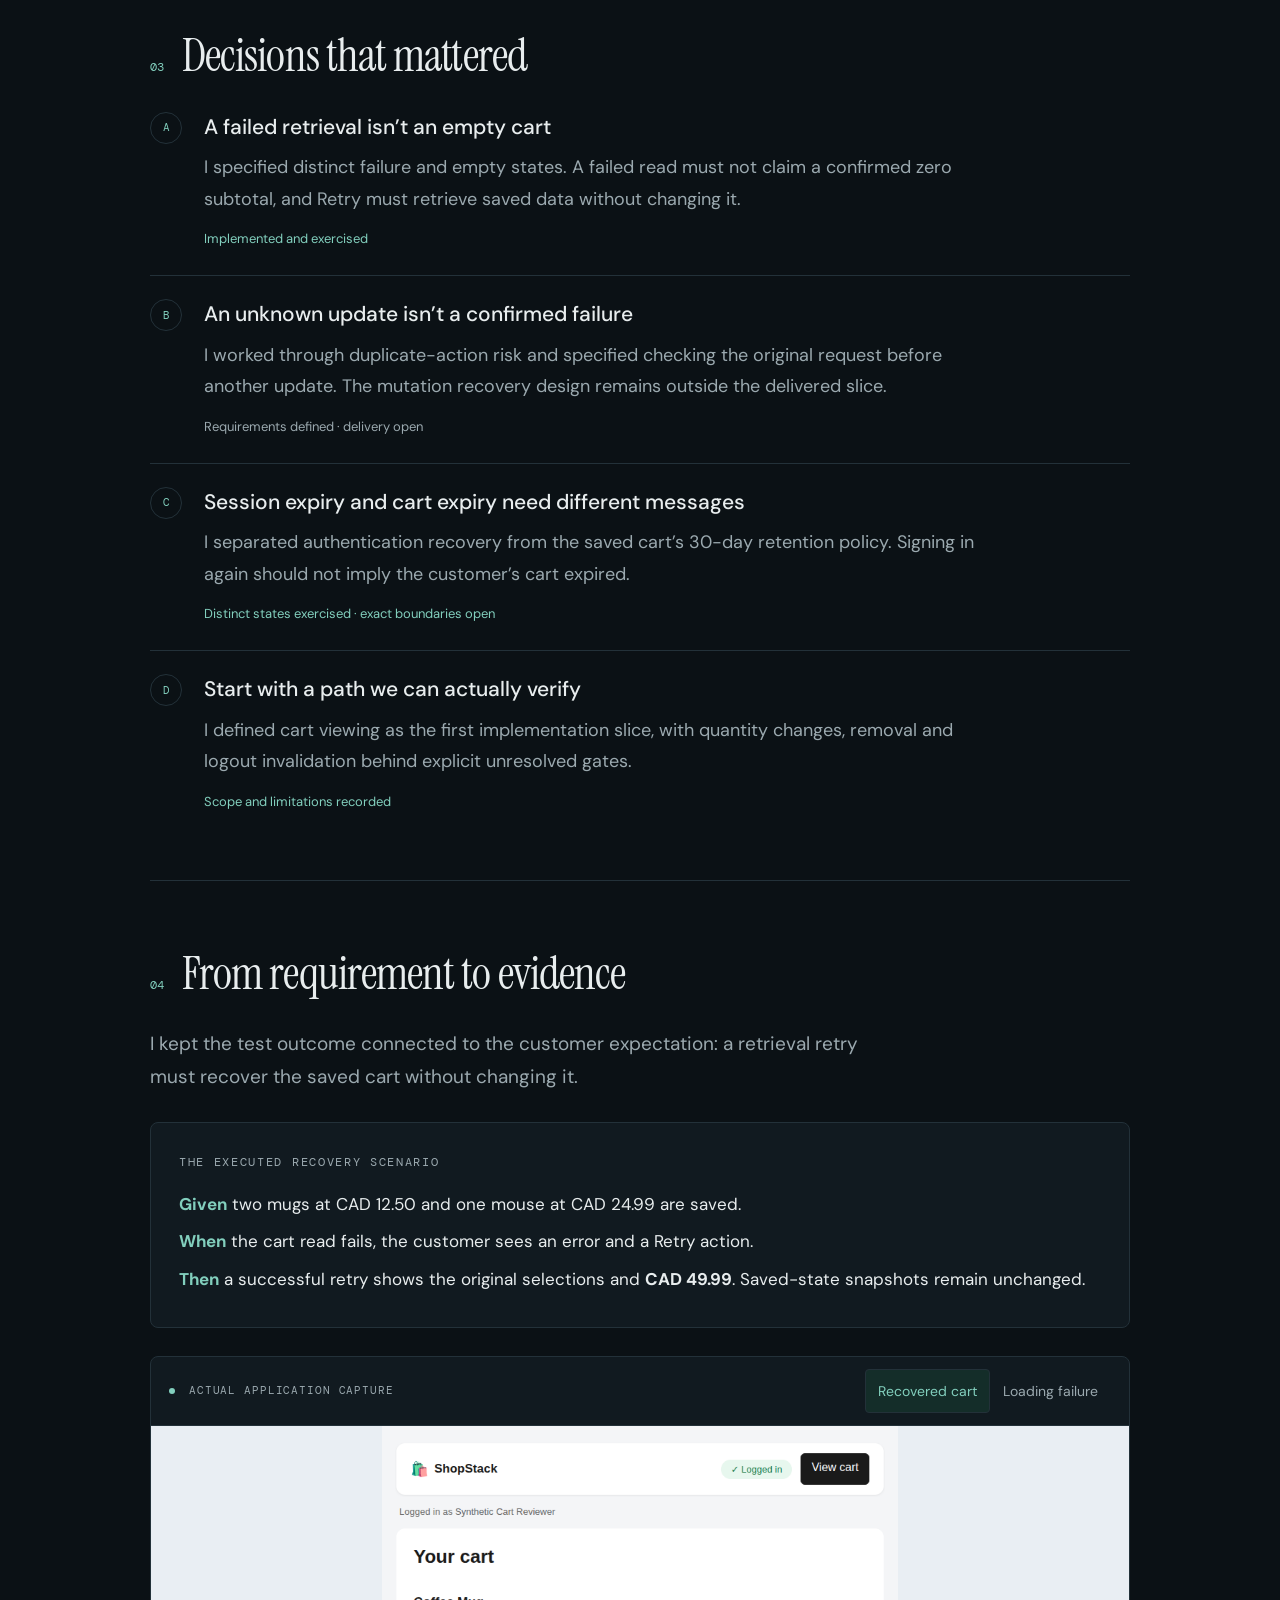
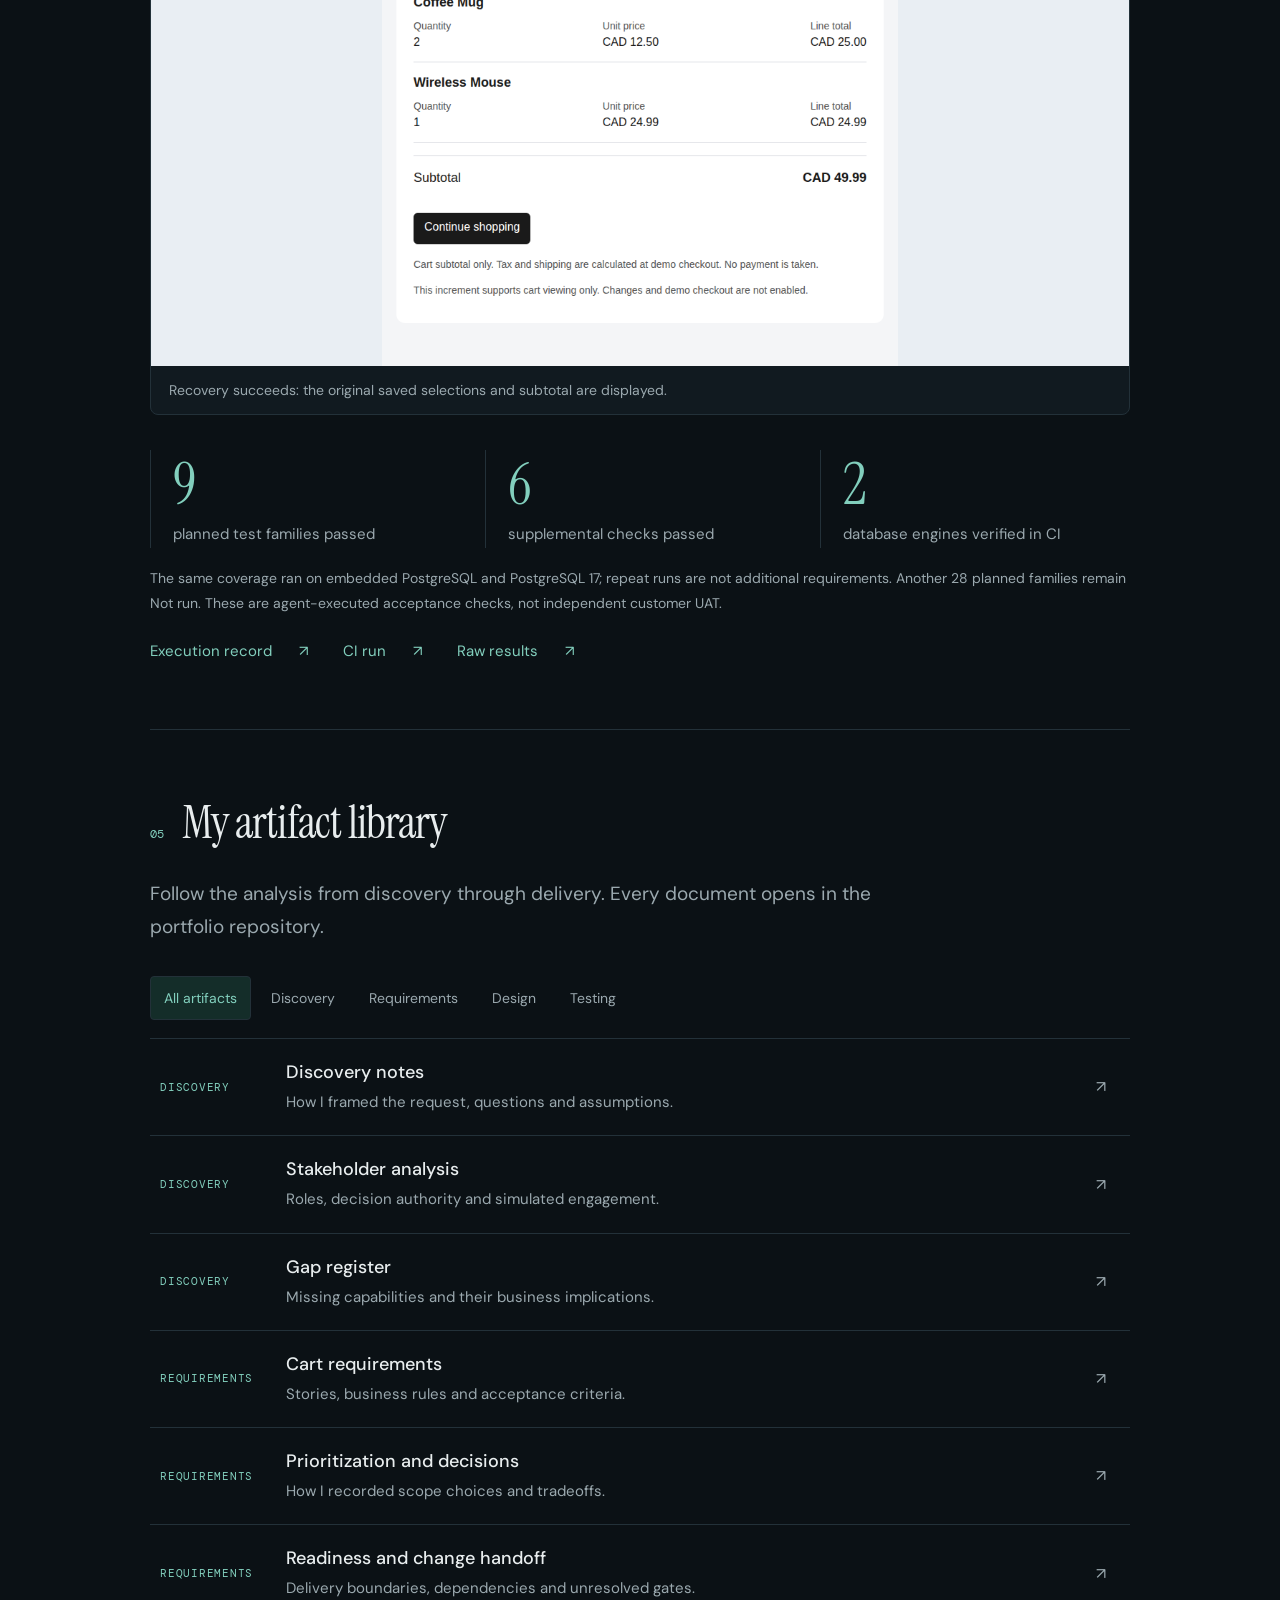
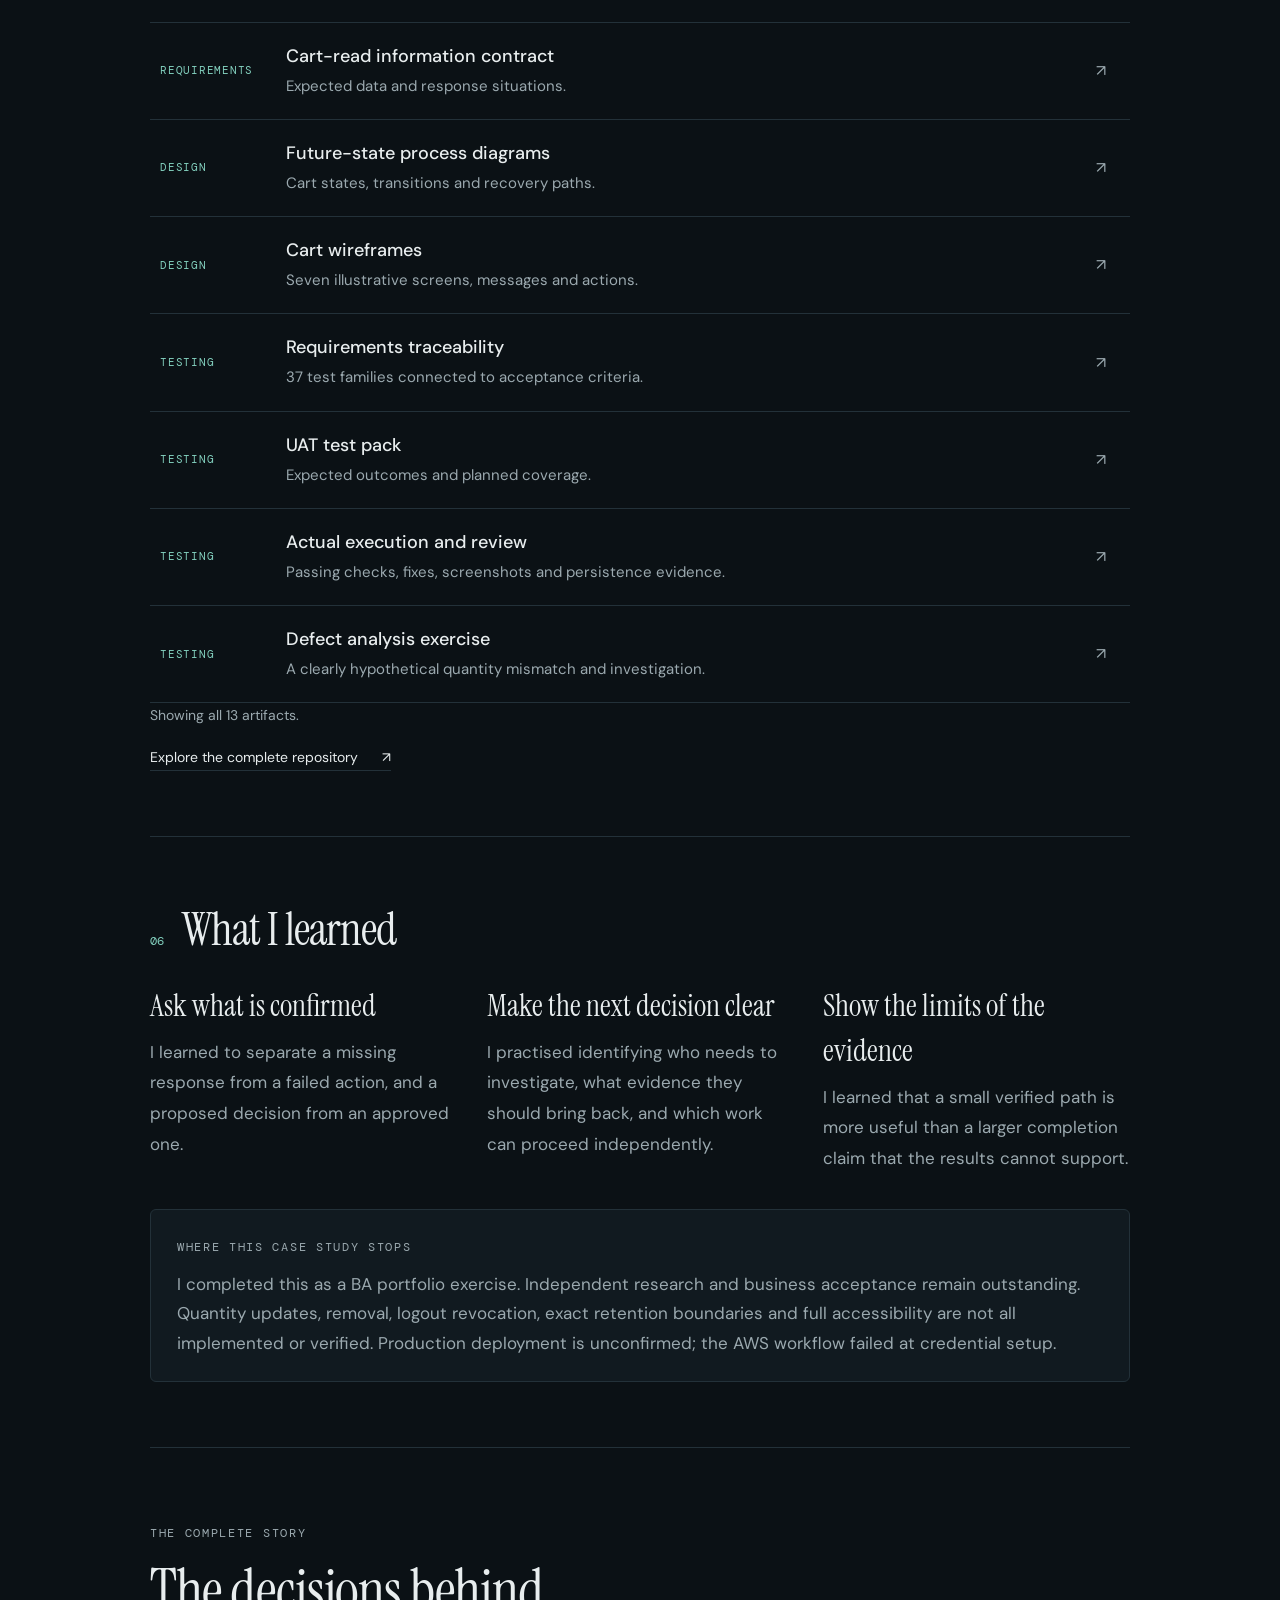
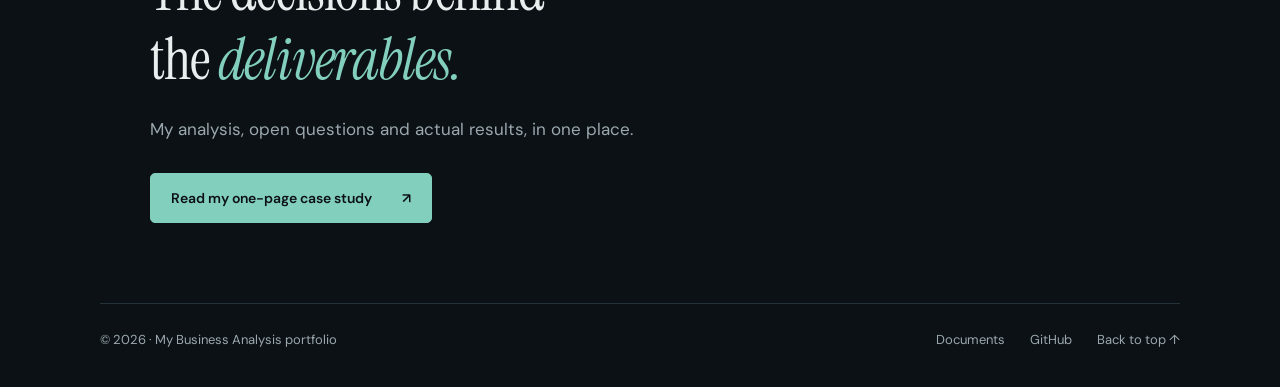
==== commit e584c4c9: "Apply the revised customer-focused opening copy" ====
--- a/website/index.html
+++ b/website/index.html
@@ -1,11 +1,11 @@
 <!doctype html>
 <html lang="en" data-theme="dark">
-<head><meta charset="utf-8"><meta name="viewport" content="width=device-width,initial-scale=1"><meta name="description" content="My ShopStack Business Analysis case study: discovery, requirements, delivery decisions and real acceptance evidence, with AI agents simulating stakeholder roles."><meta name="theme-color" content="#0b1115"><title>ShopStack | My BA case study</title><link rel="stylesheet" href="styles.css?v=20261029-4"><script src="app.js" defer></script></head>
+<head><meta charset="utf-8"><meta name="viewport" content="width=device-width,initial-scale=1"><meta name="description" content="My ShopStack Business Analysis case study: discovery, requirements, delivery decisions and real acceptance evidence, with AI agents simulating stakeholder roles."><meta name="theme-color" content="#0b1115"><title>ShopStack | My BA case study</title><link rel="stylesheet" href="styles.css?v=20261029-5"><script src="app.js" defer></script></head>
 <body>
 <a class="skip" href="#content">Skip to content</a>
 <header class="site-header"><div class="header-inner"><a class="brand" href="#" aria-label="Portfolio home"><img class="profile-avatar" src="assets/profile-avatar.png" alt="My GitHub profile avatar" width="44" height="44"><span>Kailas Krishnan<small>Business Analyst</small></span></a><nav aria-label="Primary"><a href="#library">Projects</a><a href="#lessons">About</a><a href="#approach">Project experience</a><a href="https://www.linkedin.com/in/kailas-krishnan/">Contact</a></nav><div class="header-actions"><button id="theme" class="icon-button" aria-label="Switch to light theme" title="Switch theme">☼</button><a class="connect-button" href="https://www.linkedin.com/in/kailas-krishnan/">Let’s connect</a></div></div></header>
 <main id="content">
-<section class="hero wrap" aria-labelledby="title"><div class="breadcrumbs"><a href="#">Work</a><span>/</span><span>ShopStack</span></div><p class="eyebrow">E-COMMERCE · BUSINESS ANALYSIS CASE STUDY</p><h1 id="title">Making the cart<br>clear, reliable,<br>and <em>testable.</em></h1><p class="intro">Customers could add products, but couldn’t review their saved cart. I turned that gap into a defined customer journey, testable requirements, and a small implementation backed by actual evidence.</p><div class="tags"><span class="tag status"><i></i> Executed acceptance evidence</span><span class="tag">Independent project</span><span class="tag">Web + mobile layout</span></div><div class="hero-actions"><a class="button" href="#evidence">Explore the evidence <span>↗</span></a><a class="text-link" href="#library">Read my BA artifacts <span>↓</span></a></div><section class="contribution" aria-labelledby="contribution-title"><h2 id="contribution-title">How I directed AI agents</h2><p><strong>What I authored and decided.</strong> I authored and refined the cart business rules and acceptance scenarios with AI feedback. I decided on the 10-unit limit per product/variant, the 30-day retention rule, and checking an unknown update before retrying it.</p><p><strong>What I delegated.</strong> I delegated stakeholder role-play, document drafting, code implementation and automated test execution to AI agents.</p><p><strong>How I reviewed the work.</strong> I directed the agents through questions and corrections, checked their proposed behavior against the agreed rules, and kept simulated findings separate from agent-produced execution evidence.</p></section><aside class="disclosure"><span aria-hidden="true">◇</span><p><strong>I was the Business Analyst.</strong> I used AI agents to simulate the sponsor, product owner, developer, tester, UX and customer-reviewer roles. Agents also assisted with documentation, implementation and automated testing. Stakeholder conversations were simulated; the linked test runs are real.</p></aside><dl class="project-facts"><div><dt>MY ROLE</dt><dd>Business Analyst directing AI agents</dd></div><div><dt>COLLABORATION</dt><dd>AI-simulated stakeholder roles</dd></div><div><dt>FOCUS</dt><dd>Cart journey and recovery</dd></div><div><dt>DELIVERED SLICE</dt><dd>Read-only cart viewing</dd></div></dl></section>
+<section class="hero wrap" aria-labelledby="title"><div class="breadcrumbs"><a href="#">Work</a><span>/</span><span>ShopStack</span></div><p class="eyebrow">E-COMMERCE · BUSINESS ANALYSIS CASE STUDY</p><h1 id="title">What do you tell a customer when you <em>don’t know what happened?</em></h1><p class="intro">That question came out of a simple gap: ShopStack’s cart had no review screen. This is a simulated BA case study on getting the failure cases right: a failed load isn’t an empty cart, and an unknown update isn’t a confirmed failure.</p><div class="tags"><span class="tag status"><i></i> Executed acceptance evidence</span><span class="tag">Independent project</span><span class="tag">Web + mobile layout</span></div><div class="hero-actions"><a class="button" href="#evidence">Explore the evidence <span>↗</span></a><a class="text-link" href="#library">Read my BA artifacts <span>↓</span></a></div><section class="contribution" aria-labelledby="contribution-title"><h2 id="contribution-title">How I directed AI agents</h2><p><strong>What I authored and decided.</strong> I authored and refined the cart business rules and acceptance scenarios with AI feedback. I decided on the 10-unit limit per product/variant, the 30-day retention rule, and checking an unknown update before retrying it.</p><p><strong>What I delegated.</strong> I delegated stakeholder role-play, document drafting, code implementation and automated test execution to AI agents.</p><p><strong>How I reviewed the work.</strong> I directed the agents through questions and corrections, checked their proposed behavior against the agreed rules, and kept simulated findings separate from agent-produced execution evidence.</p></section><aside class="disclosure"><span aria-hidden="true">◇</span><p><strong>I was the Business Analyst.</strong> I used AI agents to simulate the sponsor, product owner, developer, tester, UX and customer-reviewer roles. Agents also assisted with documentation, implementation and automated testing. Stakeholder conversations were simulated; the linked test runs are real.</p></aside><dl class="project-facts"><div><dt>MY ROLE</dt><dd>Business Analyst directing AI agents</dd></div><div><dt>COLLABORATION</dt><dd>AI-simulated stakeholder roles</dd></div><div><dt>FOCUS</dt><dd>Cart journey and recovery</dd></div><div><dt>DELIVERED SLICE</dt><dd>Read-only cart viewing</dd></div></dl></section>
 <div class="section-nav"><nav class="wrap" aria-label="Case study sections"><a href="#situation">01 Situation</a><a href="#approach">02 My approach</a><a href="#decisions">03 Decisions</a><a href="#evidence">04 Evidence</a><a href="#library">05 Artifacts</a><a href="#lessons">06 Lessons</a></nav></div>
 <div class="wrap case-body"><aside class="summary-strip"><div><span class="eyebrow">PROBLEM</span><p>No cart-review screen. Unclear recovery behavior. No executed evidence.</p></div><div><span class="eyebrow">WHAT I DID</span><p>I clarified the rules, mapped the journey, and defined a testable first increment.</p></div><div><span class="eyebrow">RESULT</span><p>A working cart-viewing path with 9 planned test families and 6 supplemental checks passing.</p></div></aside>
 <section id="situation" class="chapter"><div class="section-title"><span>01</span><h2>The situation</h2></div><div class="prose"><p>ShopStack’s existing storefront supported browsing, login and add-to-cart requests. It did not give customers a place to confirm what had been saved or how much their selections cost.</p><p>I started with the current journey and the missing capabilities. As I explored quantity changes and removal, the questions became more specific: what happens if an update succeeds but its confirmation is lost? Can a retrieval failure be mistaken for an empty cart? Which actions are safe while the outcome is unknown?</p></div><blockquote><span class="eyebrow">THE QUESTION THAT SHAPED MY ANALYSIS</span><p>What can we accurately tell the customer when we don’t yet know what happened?</p></blockquote><a class="artifact-link" href="https://github.com/kkrishnan937/shopstack-ba-portfolio/blob/main/docs/process-analysis/gap-register.md">Read my gap analysis <span>↗</span></a></section>
--- a/website/styles.css
+++ b/website/styles.css
@@ -8,6 +8,7 @@
 @media(prefers-reduced-motion:reduce){html{scroll-behavior:auto}*{transition:none!important}}
 
 /* Larger reading sizes for the public case study. */
+.hero h1{max-width:1030px;font-size:clamp(52px,6.4vw,84px);line-height:1.06;text-wrap:balance}
 .intro{font-size:21px}
 .brand{font-size:17px}.brand small{font-size:13px}
 .site-header nav{font-size:15px}
